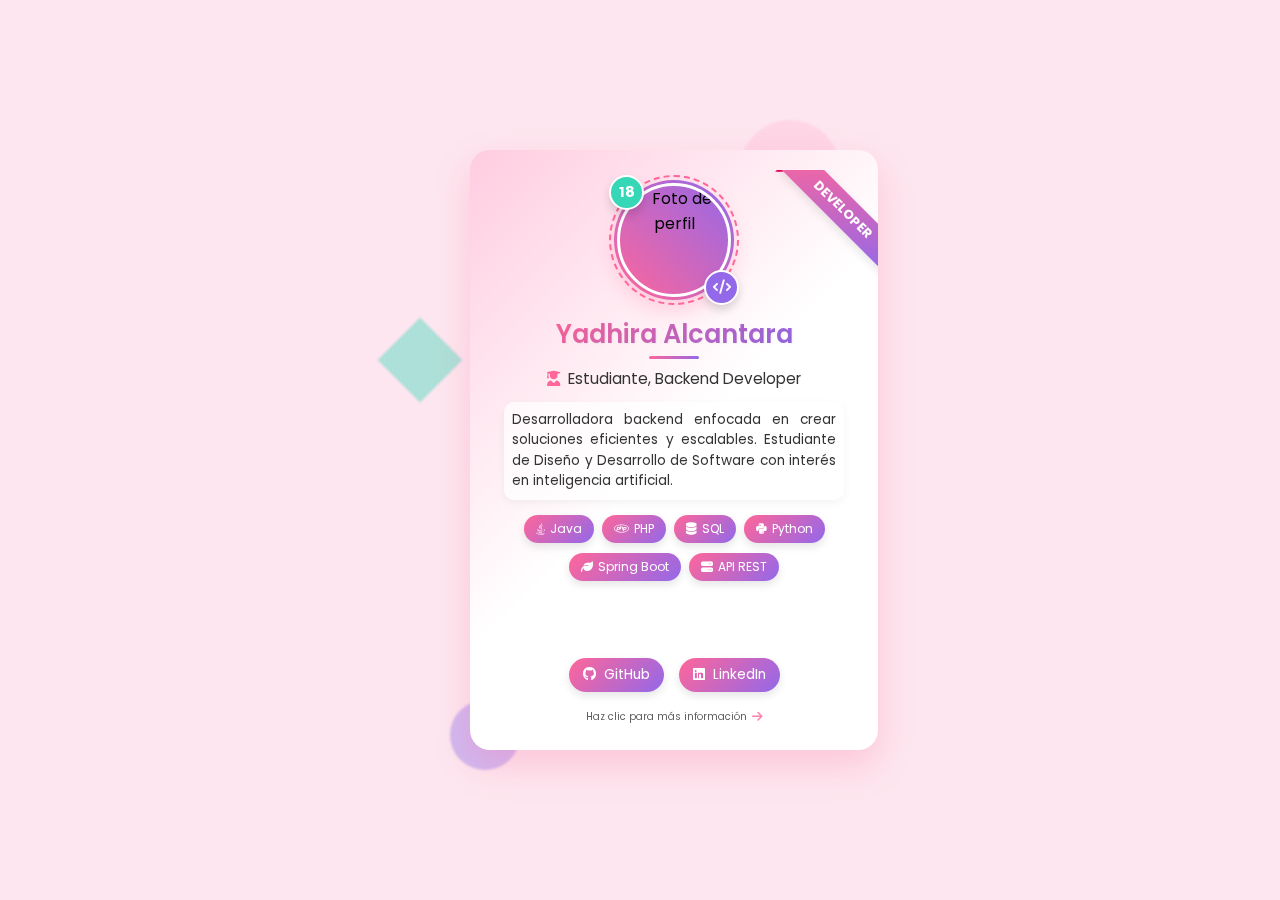
==== index.html @ 0fd8c943 "card" ====
<!DOCTYPE html>
<html lang="es">
<head>
    <meta charset="UTF-8">
    <meta name="viewport" content="width=device-width, initial-scale=1.0">
    <title>Yadhira-Card</title>
    <link rel="stylesheet" href="styles.css">
    <link rel="stylesheet" href="https://cdnjs.cloudflare.com/ajax/libs/font-awesome/6.4.0/css/all.min.css">
</head>
<body>
    <div id="particles-js"></div>
    
    <div class="card-container">
        <div class="decorative-element circle-1"></div>
        <div class="decorative-element circle-2"></div>
        <div class="decorative-element square"></div>
        <div class="decorative-element triangle"></div>
        
        <div class="card">
            <div class="card-inner">
                <div class="card-front">
                    <div class="profile-container">
                        <div class="profile-circle">
                            <div class="profile-border"></div>
                            <img src="https://i.pinimg.com/736x/26/07/df/2607dfc1b672ab1549682dfdef1d29e3.jpg" alt="Foto de perfil" class="profile-image">
                            <div class="profile-icon">
                                <i class="fas fa-code"></i>
                            </div>
                            <div class="age-circle">18</div>
                        </div>
                    </div>
                    
                    <h1 class="name">Yadhira Alcantara</h1>
                    <div class="title">
                        <span class="icon"><i class="fas fa-user-graduate"></i></span>
                        Estudiante, Backend Developer
                    </div>
                    
                    <div class="ribbon">
                        <span>Developer</span>
                    </div>
                    
                    <p class="description">
                        Desarrolladora backend enfocada en crear soluciones eficientes y escalables. 
                        Estudiante de Diseño y Desarrollo de Software con interés en inteligencia artificial.
                    </p>
                    
                    <div class="skills">
                        <div class="skill-tag"><i class="fab fa-java"></i> Java</div>
                        <div class="skill-tag"><i class="fab fa-php"></i> PHP</div>
                        <div class="skill-tag"><i class="fas fa-database"></i> SQL</div>
                        <div class="skill-tag"><i class="fab fa-python"></i> Python</div>
                    </div>
                    <div class="skills">
                        <div class="skill-tag"><i class="fas fa-leaf"></i> Spring Boot</div>
                        <div class="skill-tag"><i class="fas fa-server"></i> API REST</div>
                    </div>
                    
                    <div class="social-links">
                        <a href="https://github.com/yad615" class="social-link"><i class="fab fa-github"></i> GitHub</a>
                        <a href="https://www.linkedin.com/in/yadhira-geraldine-alcantara-rodriguez-6b745a339/" class="social-link"><i class="fab fa-linkedin"></i> LinkedIn</a>
                    </div>
                    
                    <div class="flip-info">
                        <small>Haz clic para más información</small>
                        <i class="fas fa-arrow-right flip-arrow"></i>
                    </div>
                </div>
                
                <div class="card-back">
                    <h2>Mis Habilidades</h2>
                    <div class="skill-bars">
                        <div class="skill">
                            <span class="skill-name">Backend <i class="fas fa-server skill-icon"></i></span>
                            <div class="skill-bar">
                                <div class="skill-level backend" data-level="85%"></div>
                            </div>
                        </div>
                        <div class="skill">
                            <span class="skill-name">Base de Datos <i class="fas fa-database skill-icon"></i></span>
                            <div class="skill-bar">
                                <div class="skill-level databases" data-level="75%"></div>
                            </div>
                        </div>
                        <div class="skill">
                            <span class="skill-name">Frontend <i class="fas fa-laptop-code skill-icon"></i></span>
                            <div class="skill-bar">
                                <div class="skill-level frontend" data-level="60%"></div>
                            </div>
                        </div>
                    </div>
                    
                    <div class="contact-info">
                        <h3><i class="fas fa-address-card"></i> Contacto</h3>
                        <p><i class="fas fa-envelope"></i> yadhira.alcantara@tecsup.edu.pe</p>
                        <p><i class="fas fa-phone"></i> 923190931</p>
                    </div>
                    
                    <div class="soft-skills">
                        <h3><i class="fas fa-users"></i> Competencias</h3>
                        <ul>
                            <li class="soft-skill-item">Metodologías Ágiles (Scrum)</li>
                            <li class="soft-skill-item">Liderazgo</li>
                            <li class="soft-skill-item">Resolución de Problemas</li>
                        </ul>
                    </div>
                    
                    <div class="flip-info">
                        <i class="fas fa-arrow-left flip-arrow"></i>
                        <small>Haz clic para volver</small>
                    </div>
                </div>
            </div>
        </div>
    </div>

    <script src="https://cdnjs.cloudflare.com/ajax/libs/particles.js/2.0.0/particles.min.js"></script>
    <script src="script.js"></script>
</body>
</html>
---- styles.css ----
@import url('https://fonts.googleapis.com/css2?family=Poppins:wght@300;400;500;600;700&display=swap');

:root {
    --primary-color: #ff6699;
    --primary-light: #ffcce0;
    --primary-dark: #e6005c;
    --secondary-color: #9368e9;
    --secondary-light: #b59af0;
    --accent-color: #36d7b7;
    --text-color: #333;
    --text-light: #666;
    --bg-color: #f5f5f5;
    --card-bg: #fff;
    --shadow-color: rgba(0, 0, 0, 0.1);
    --gradient-primary: linear-gradient(135deg, var(--primary-color), var(--secondary-color));
    --gradient-accent: linear-gradient(135deg, var(--accent-color), var(--secondary-color));
}

* {
    margin: 0;
    padding: 0;
    box-sizing: border-box;
    font-family: 'Poppins', sans-serif;
}

body {
    background-color: var(--bg-color);
    background-color: #f0e6ea; 
    background-size: cover;
    background-position: center;
    min-height: 100vh;
    display: flex;
    justify-content: center;
    align-items: center;
    padding: 20px;
    position: relative;
    overflow-x: hidden;
}

body::before {
    content: "";
    position: absolute;
    top: 0;
    left: 0;
    width: 100%;
    height: 100%;
    background: rgba(255, 230, 240, 0.85);
    z-index: -1;
}

#particles-js {
    position: absolute;
    width: 100%;
    height: 100%;
    top: 0;
    left: 0;
    z-index: 0;
}

.decorative-element {
    position: absolute;
    z-index: -1;
    opacity: 0.6;
    filter: blur(1px);
}

.circle-1 {
    width: 100px;
    height: 100px;
    border-radius: 50%;
    background: var(--primary-light);
    top: -30px;
    right: -30px;
    animation: float 6s ease-in-out infinite;
}

.circle-2 {
    width: 70px;
    height: 70px;
    border-radius: 50%;
    background: var(--secondary-light);
    bottom: -20px;
    left: -20px;
    animation: float 7s ease-in-out infinite 1s;
}

.square {
    width: 60px;
    height: 60px;
    background: var(--accent-color);
    opacity: 0.4;
    top: 30%;
    left: -80px;
    transform: rotate(45deg);
    animation: rotate 20s linear infinite;
}

.triangle {
    width: 0;
    height: 0;
    border-left: 40px solid transparent;
    border-right: 40px solid transparent;
    border-bottom: 70px solid var(--primary-light);
    opacity: 0.5;
    bottom: 10%;
    right: -40px;
    animation: float 8s ease-in-out infinite 0.5s;
}

.card-container {
    perspective: 2000px;
    width: 100%;
    max-width: 340px;
    z-index: 10;
    position: relative;
}

.card {
    width: 120%;
    height: 600px;
    position: relative;
    transform-style: preserve-3d;
    transition: all 0.8s cubic-bezier(0.175, 0.885, 0.32, 1.275);
}

.card-container:hover .card {
    transform: scale(1.03);
    transition: transform 0.4s cubic-bezier(0.175, 0.885, 0.32, 1.275);
}

.card-inner {
    position: relative;
    width: 100%;
    height: 100%;
    text-align: center;
    transition: transform 0.8s cubic-bezier(0.175, 0.885, 0.32, 1.275);
    transform-style: preserve-3d;
    cursor: pointer;
}

.card-inner.flipped {
    transform: rotateY(180deg);
}

.card-front, .card-back {
    position: absolute;
    width: 100%;
    height: 100%;
    -webkit-backface-visibility: hidden;
    backface-visibility: hidden;
    border-radius: 20px;
    padding: 25px;
    box-shadow: 0 15px 35px rgba(255, 102, 153, 0.25);
    display: flex;
    flex-direction: column;
    align-items: center;
    overflow: hidden;
    transition: all 0.5s ease;
}

.card-front {
    background: var(--card-bg);
    background-image: linear-gradient(135deg, var(--primary-light) 0%, white 50%);
}

.card-front::before, .card-back::before {
    content: "";
    position: absolute;
    top: 0;
    left: 0;
    width: 100%;
    height: 100%;
    background-size: cover;
    background-position: center;
    opacity: 0.08;
    border-radius: 20px;
    z-index: -1;
}

.card-back {
    background: var(--card-bg);
    background-image: linear-gradient(135deg, var(--primary-light) 0%, white 50%);
    transform: rotateY(180deg);
    justify-content: space-between;
}

.profile-container {
    position: relative;
    margin-bottom: 15px;
    margin-top: 5px;
}

.profile-circle {
    width: 120px;
    height: 120px;
    border-radius: 50%;
    background: linear-gradient(45deg, var(--primary-color), var(--secondary-color));
    display: flex;
    justify-content: center;
    align-items: center;
    margin: 0 auto;
    padding: 3px;
    box-shadow: 0 10px 20px rgba(255, 102, 153, 0.25);
    position: relative;
    animation: pulse 2s infinite;
}

.profile-border {
    position: absolute;
    width: 130px;
    height: 130px;
    border-radius: 50%;
    border: 2px dashed var(--primary-color);
    top: 50%;
    left: 50%;
    transform: translate(-50%, -50%);
    animation: rotate 20s linear infinite;
}

.age-circle {
    position: absolute;
    top: -5px;
    left: -5px;
    width: 35px;
    height: 35px;
    border-radius: 50%;
    background: var(--accent-color);
    color: white;
    font-weight: bold;
    display: flex;
    justify-content: center;
    align-items: center;
    font-size: 0.9rem;
    border: 2px solid white;
    box-shadow: 0 5px 10px rgba(0, 0, 0, 0.15);
    z-index: 2;
    animation: float 3s ease-in-out infinite;
}

@keyframes pulse {
    0% {
        box-shadow: 0 0 0 0 rgba(255, 102, 153, 0.5);
    }
    70% {
        box-shadow: 0 0 0 15px rgba(255, 102, 153, 0);
    }
    100% {
        box-shadow: 0 0 0 0 rgba(255, 102, 153, 0);
    }
}

@keyframes rotate {
    from {
        transform: translate(-50%, -50%) rotate(0deg);
    }
    to {
        transform: translate(-50%, -50%) rotate(360deg);
    }
}

@keyframes float {
    0%, 100% {
        transform: translateY(0);
    }
    50% {
        transform: translateY(-8px);
    }
}

.profile-image {
    width: 114px;
    height: 114px;
    border-radius: 50%;
    object-fit: cover;
    border: 3px solid white;
    transition: transform 0.3s ease;
}

.profile-circle:hover .profile-image {
    transform: scale(1.05);
}

.profile-icon {
    position: absolute;
    bottom: -5px;
    right: -5px;
    background: var(--secondary-color);
    color: white;
    width: 35px;
    height: 35px;
    border-radius: 50%;
    display: flex;
    justify-content: center;
    align-items: center;
    font-size: 0.9rem;
    border: 2px solid white;
    box-shadow: 0 5px 10px rgba(0, 0, 0, 0.15);
    transition: transform 0.3s ease;
    animation: float 3s ease-in-out infinite;
}

.profile-circle:hover .profile-icon {
    transform: rotate(360deg);
    transition: transform 0.8s ease;
}

.ribbon {
    position: absolute;
    right: -5px;
    top: 20px;
    z-index: 1;
    overflow: hidden;
    width: 120px;
    height: 120px;
    text-align: right;
}

.ribbon span {
    font-size: 0.8rem;
    font-weight: bold;
    color: #FFF;
    text-align: center;
    line-height: 30px;
    transform: rotate(45deg);
    width: 150px;
    display: block;
    background: var(--gradient-primary);
    box-shadow: 0 3px 10px rgba(0, 0, 0, 0.1);
    position: absolute;
    top: 25px;
    right: -35px;
    text-transform: uppercase;
}

.ribbon span::before {
    content: "";
    position: absolute;
    left: 0px;
    top: 100%;
    z-index: -1;
    border-left: 3px solid var(--primary-dark);
    border-right: 3px solid transparent;
    border-bottom: 3px solid transparent;
    border-top: 3px solid var(--primary-dark);
}

.ribbon span::after {
    content: "";
    position: absolute;
    right: 0px;
    top: 100%;
    z-index: -1;
    border-left: 3px solid transparent;
    border-right: 3px solid var(--primary-dark);
    border-bottom: 3px solid transparent;
    border-top: 3px solid var(--primary-dark);
}

.name {
    color: var(--text-color);
    font-size: 1.6rem;
    margin-bottom: 5px;
    font-weight: 600;
    background: var(--gradient-primary);
    -webkit-background-clip: text;
    -webkit-text-fill-color: transparent;
    text-shadow: 1px 1px 2px rgba(0, 0, 0, 0.05);
    position: relative;
    z-index: 1;
}

.name::after {
    content: '';
    position: absolute;
    bottom: -5px;
    left: 50%;
    transform: translateX(-50%);
    width: 50px;
    height: 3px;
    background: var(--gradient-primary);
    border-radius: 3px;
}

.title {
    color: var(--text-color);
    font-size: 0.95rem;
    margin-bottom: 12px;
    margin-top: 8px;
    display: flex;
    align-items: center;
    justify-content: center;
    gap: 8px;
    transition: transform 0.3s ease;
}

.title:hover {
    transform: translateY(-3px);
}

.icon {
    color: var(--primary-color);
}

.description {
    color: var(--text-color);
    font-size: 0.85rem;
    text-align: justify;
    line-height: 1.5;
    margin-bottom: 15px;
    max-width: 95%;
    padding: 8px;
    background-color: rgba(255, 255, 255, 0.7);
    border-radius: 10px;
    box-shadow: 0 3px 10px rgba(0, 0, 0, 0.05);
}

.skills {
    display: flex;
    flex-wrap: wrap;
    justify-content: center;
    gap: 8px;
    margin-bottom: 10px;
    width: 100%;
}

.skill-tag {
    background: var(--gradient-primary);
    color: white;
    padding: 5px 12px;
    border-radius: 20px;
    font-size: 0.75rem;
    display: flex;
    align-items: center;
    gap: 5px;
    box-shadow: 0 4px 8px rgba(0, 0, 0, 0.1);
    transition: all 0.3s cubic-bezier(0.175, 0.885, 0.32, 1.275);
    position: relative;
    overflow: hidden;
}

.skill-tag::after {
    content: '';
    position: absolute;
    top: 0;
    left: -100%;
    width: 100%;
    height: 100%;
    background: rgba(255, 255, 255, 0.2);
    transition: all 0.4s ease;
}

.skill-tag:hover {
    transform: translateY(-5px) scale(1.05);
    box-shadow: 0 8px 15px rgba(0, 0, 0, 0.15);
}

.skill-tag:hover::after {
    left: 100%;
}

.social-links {
    display: flex;
    justify-content: center;
    gap: 15px;
    margin-top: auto;
    margin-bottom: 12px;
}

.social-link {
    text-decoration: none;
    color: white;
    background: var(--gradient-primary);
    padding: 7px 14px;
    border-radius: 25px;
    font-size: 0.85rem;
    display: flex;
    align-items: center;
    gap: 8px;
    transition: all 0.3s cubic-bezier(0.175, 0.885, 0.32, 1.275);
    box-shadow: 0 4px 8px rgba(0, 0, 0, 0.1);
    position: relative;
    overflow: hidden;
}

.social-link::after {
    content: '';
    position: absolute;
    top: 0;
    left: -100%;
    width: 100%;
    height: 100%;
    background: rgba(255, 255, 255, 0.2);
    transition: all 0.4s ease;
}

.social-link:hover {
    transform: translateY(-5px);
    box-shadow: 0 8px 15px rgba(0, 0, 0, 0.15);
}

.social-link:hover::after {
    left: 100%;
}

.flip-info {
    font-size: 0.75rem;
    color: var(--text-color);
    opacity: 0.8;
    margin-top: 5px;
    display: flex;
    align-items: center;
    gap: 5px;
    animation: bounce 2s infinite;
}

.flip-arrow {
    color: var(--primary-color);
    animation: slideHorizontal 1.5s infinite;
}

@keyframes bounce {
    0%, 100% {
        transform: translateY(0);
    }
    50% {
        transform: translateY(-5px);
    }
}

@keyframes slideHorizontal {
    0%, 100% {
        transform: translateX(0);
    }
    50% {
        transform: translateX(5px);
    }
}

.card-back h2, .card-back h3 {
    color: var(--primary-color);
    text-shadow: 1px 1px 2px rgba(0, 0, 0, 0.05);
    position: relative;
    display: inline-block;
}

.card-back h2 {
    font-size: 1.4rem;
    margin-bottom: 20px;
    margin-top: 5px;
    font-weight: 600;
}

.card-back h2::after {
    content: '';
    position: absolute;
    bottom: -8px;
    left: 0;
    width: 100%;
    height: 3px;
    background: var(--gradient-primary);
    border-radius: 3px;
}

.card-back h3 {
    font-size: 1.1rem;
    margin-bottom: 12px;
    font-weight: 500;
    display: flex;
    align-items: center;
    gap: 8px;
}

.card-back h3 i {
    color: var(--primary-color);
}

.skill-bars {
    width: 100%;
    margin-bottom: 15px;
}

.skill {
    margin-bottom: 15px;
    position: relative;
}

.skill-name {
    display: flex;
    align-items: center;
    gap: 8px;
    font-size: 0.9rem;
    color: var(--text-color);
    margin-bottom: 8px;
    text-align: left;
    font-weight: 500;
}

.skill-icon {
    color: var(--primary-color);
}

.skill-bar {
    height: 10px;
    background-color: #e0e0e0;
    border-radius: 10px;
    overflow: hidden;
    box-shadow: inset 0 1px 3px rgba(0, 0, 0, 0.1);
    position: relative;
}

.skill-level {
    height: 100%;
    border-radius: 10px;
    width: 0;
    transition: width 1.5s cubic-bezier(0.175, 0.885, 0.32, 1.275);
    position: relative;
    overflow: hidden;
}

.backend {
    width: 85%;
    background: linear-gradient(45deg, var(--primary-color), var(--secondary-color));
}

.frontend {
    width: 60%;
    background: linear-gradient(45deg, var(--secondary-color), var(--accent-color));
}

.databases {
    width: 75%;
    background: linear-gradient(45deg, var(--accent-color), var(--primary-color));
}

.skill-level::after {
    content: '';
    position: absolute;
    top: 0;
    left: 0;
    right: 0;
    bottom: 0;
    background: linear-gradient(90deg, 
                rgba(255, 255, 255, 0.1), 
                rgba(255, 255, 255, 0.3), 
                rgba(255, 255, 255, 0.1));
    background-size: 200% 100%;
    animation: shimmer 2s infinite;
}

.skill-percentage {
    position: absolute;
    right: 0;
    top: 0;
    font-size: 0.8rem;
    color: var(--primary-color);
    font-weight: 600;
}

@keyframes shimmer {
    0% {
        background-position: -200% 0;
    }
    100% {
        background-position: 200% 0;
    }
}

.contact-info {
    width: 100%;
    text-align: left;
    margin-bottom: 15px;
    background-color: rgba(255, 255, 255, 0.6);
    padding: 12px;
    border-radius: 15px;
    box-shadow: 0 3px 10px rgba(0, 0, 0, 0.05);
}

.contact-info p {
    font-size: 0.85rem;
    margin-bottom: 8px;
    display: flex;
    align-items: center;
    gap: 10px;
    transition: transform 0.3s ease;
}

.contact-info p:hover {
    transform: translateX(8px);
}

.contact-info i {
    color: var(--primary-color);
    font-size: 1.1rem;
}

.soft-skills {
    width: 100%;
    text-align: left;
    background-color: rgba(255, 255, 255, 0.6);
    padding: 12px;
    border-radius: 15px;
    box-shadow: 0 3px 10px rgba(0, 0, 0, 0.05);
}

.soft-skills ul {
    list-style-type: none;
}

.soft-skill-item {
    font-size: 0.85rem;
    margin-bottom: 8px;
    position: relative;
    padding-left: 25px;
    transition: transform 0.3s ease;
}

.soft-skill-item:hover {
    transform: translateX(8px);
}

.soft-skill-item::before {
    content: '\f0a4';
    font-family: 'Font Awesome 5 Free';
    font-weight: 900;
    color: var(--primary-color);
    position: absolute;
    left: 0;
}

@media (max-width: 480px) {
    .card {
        height: 550px;
    }
    
    .profile-circle {
        width: 100px;
        height: 100px;
    }
    
    .profile-image {
        width: 94px;
        height: 94px;
    }
    
    .profile-border {
        width: 110px;
        height: 110px;
    }
    
    .name {
        font-size: 1.3rem;
    }
    
    .description {
        font-size: 0.8rem;
    }
    
    .skill-tag, .social-link {
        font-size: 0.7rem;
        padding: 4px 8px;
    }
}
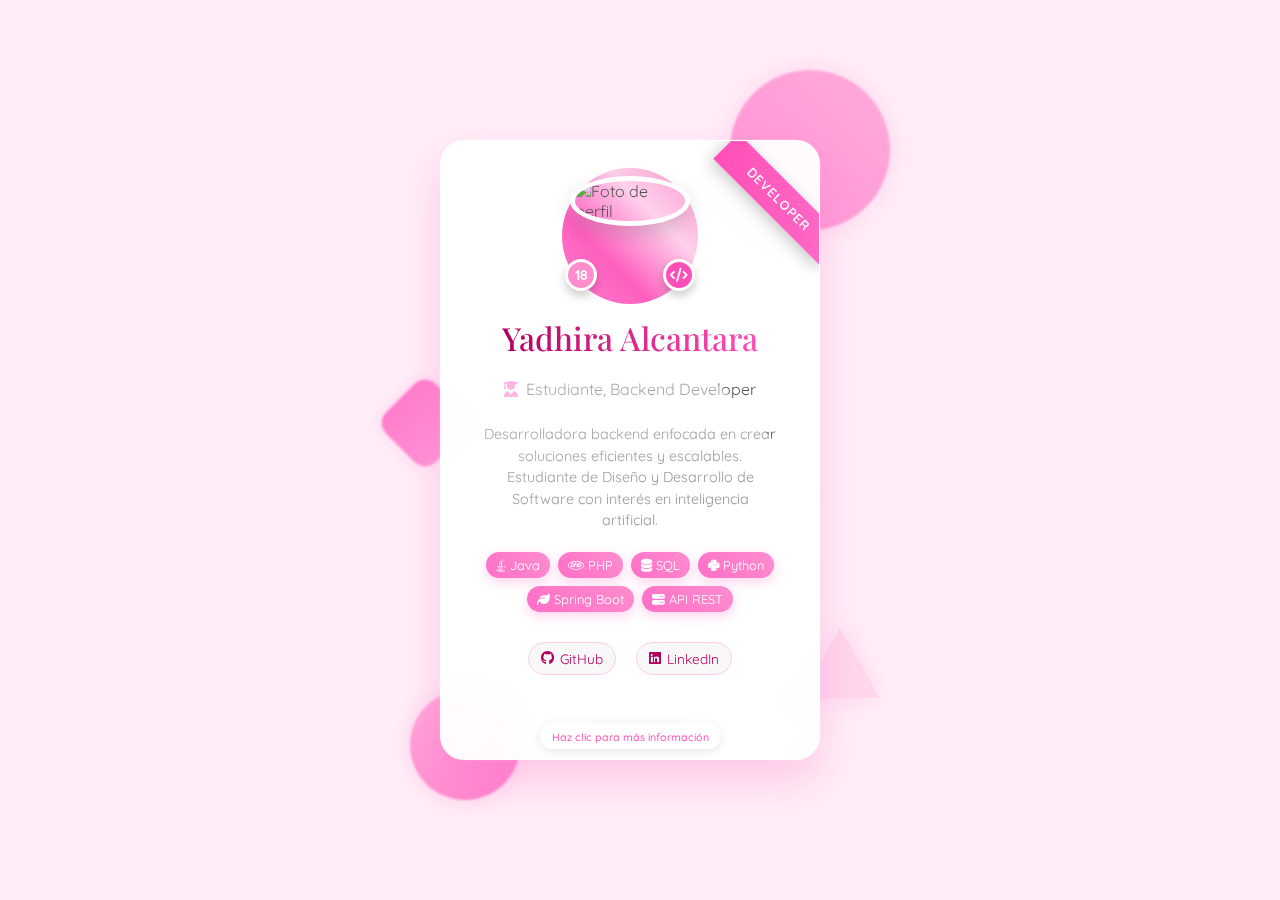
==== commit b5370d0a: "card final" ====
--- a/index.html
+++ b/index.html
@@ -8,7 +8,11 @@
     <link rel="stylesheet" href="https://cdnjs.cloudflare.com/ajax/libs/font-awesome/6.4.0/css/all.min.css">
 </head>
 <body>
-    <div id="particles-js"></div>
+    <div class="video-background">
+        <video autoplay loop muted playsinline>
+            <source src="video/pink.mp4" type="video/mp4">
+        </video>
+    </div>
     
     <div class="card-container">
         <div class="decorative-element circle-1"></div>
@@ -31,6 +35,7 @@
                     </div>
                     
                     <h1 class="name">Yadhira Alcantara</h1>
+                    
                     <div class="title">
                         <span class="icon"><i class="fas fa-user-graduate"></i></span>
                         Estudiante, Backend Developer
@@ -50,8 +55,6 @@
                         <div class="skill-tag"><i class="fab fa-php"></i> PHP</div>
                         <div class="skill-tag"><i class="fas fa-database"></i> SQL</div>
                         <div class="skill-tag"><i class="fab fa-python"></i> Python</div>
-                    </div>
-                    <div class="skills">
                         <div class="skill-tag"><i class="fas fa-leaf"></i> Spring Boot</div>
                         <div class="skill-tag"><i class="fas fa-server"></i> API REST</div>
                     </div>
@@ -63,7 +66,6 @@
                     
                     <div class="flip-info">
                         <small>Haz clic para más información</small>
-                        <i class="fas fa-arrow-right flip-arrow"></i>
                     </div>
                 </div>
                 
@@ -71,50 +73,68 @@
                     <h2>Mis Habilidades</h2>
                     <div class="skill-bars">
                         <div class="skill">
-                            <span class="skill-name">Backend <i class="fas fa-server skill-icon"></i></span>
+                            <div class="skill-name">
+                                Backend <i class="fas fa-server skill-icon"></i>
+                                <span class="skill-percentage"></span>
+                            </div>
                             <div class="skill-bar">
-                                <div class="skill-level backend" data-level="85%"></div>
+                                <div class="skill-level skill-level-1"></div>
                             </div>
                         </div>
                         <div class="skill">
-                            <span class="skill-name">Base de Datos <i class="fas fa-database skill-icon"></i></span>
+                            <div class="skill-name">
+                                Base de Datos <i class="fas fa-database skill-icon"></i>
+                                <span class="skill-percentage"></span>
+                            </div>
                             <div class="skill-bar">
-                                <div class="skill-level databases" data-level="75%"></div>
+                                <div class="skill-level skill-level-2"></div>
                             </div>
                         </div>
                         <div class="skill">
-                            <span class="skill-name">Frontend <i class="fas fa-laptop-code skill-icon"></i></span>
+                            <div class="skill-name">
+                                Frontend <i class="fas fa-desktop skill-icon"></i>
+                                <span class="skill-percentage"></span>
+                            </div>
                             <div class="skill-bar">
-                                <div class="skill-level frontend" data-level="60%"></div>
+                                <div class="skill-level skill-level-3"></div>
                             </div>
-                        </div>
-                    </div>
-                    
+                    </div> 
                     <div class="contact-info">
                         <h3><i class="fas fa-address-card"></i> Contacto</h3>
-                        <p><i class="fas fa-envelope"></i> yadhira.alcantara@tecsup.edu.pe</p>
+                        <p>
+                            <i class="fas fa-envelope"></i> 
+                            <a href="mailto:yadhira.alcantara@tecsup.edu.pe">yadhira.alcantara@tecsup.edu.pe</a>
+                        </p>
                         <p><i class="fas fa-phone"></i> 923190931</p>
                     </div>
                     
                     <div class="soft-skills">
                         <h3><i class="fas fa-users"></i> Competencias</h3>
-                        <ul>
+                        <ul class="soft-skill-grid">
                             <li class="soft-skill-item">Metodologías Ágiles (Scrum)</li>
                             <li class="soft-skill-item">Liderazgo</li>
                             <li class="soft-skill-item">Resolución de Problemas</li>
                         </ul>
-                    </div>
-                    
-                    <div class="flip-info">
-                        <i class="fas fa-arrow-left flip-arrow"></i>
-                        <small>Haz clic para volver</small>
                     </div>
                 </div>
             </div>
         </div>
     </div>
 
-    <script src="https://cdnjs.cloudflare.com/ajax/libs/particles.js/2.0.0/particles.min.js"></script>
-    <script src="script.js"></script>
+    <script>
+        document.addEventListener('DOMContentLoaded', function() {
+            const card = document.querySelector('.card');
+            const flipInfo = document.querySelector('.flip-info');
+            
+            card.addEventListener('click', function(e) {
+                if (!e.target.closest('a')) {
+                    card.classList.toggle('flipped');
+                    if (card.classList.contains('flipped')) {
+                        createConfetti();
+                    }
+                }
+            });
+        });
+    </script>
 </body>
 </html>--- a/styles.css
+++ b/styles.css
@@ -1,98 +1,114 @@
-@import url('https://fonts.googleapis.com/css2?family=Poppins:wght@300;400;500;600;700&display=swap');
+@import url('https://fonts.googleapis.com/css2?family=Poppins:wght@300;400;500;600;700&family=Playfair+Display:wght@400;500;700&family=Quicksand:wght@300;400;500;600;700&display=swap');
 
 :root {
-    --primary-color: #ff6699;
-    --primary-light: #ffcce0;
-    --primary-dark: #e6005c;
-    --secondary-color: #9368e9;
-    --secondary-light: #b59af0;
-    --accent-color: #36d7b7;
-    --text-color: #333;
-    --text-light: #666;
-    --bg-color: #f5f5f5;
-    --card-bg: #fff;
-    --shadow-color: rgba(0, 0, 0, 0.1);
-    --gradient-primary: linear-gradient(135deg, var(--primary-color), var(--secondary-color));
-    --gradient-accent: linear-gradient(135deg, var(--accent-color), var(--secondary-color));
+    --primary-color: #ff6ec7;
+    --secondary-color: #ff8dce;
+    --accent-color: #ff4eb8;
+    --light-color: #ffcce9;
+    --dark-color: #b3005f;
+    --background-color: #ffeef7;
+    --text-color: #555555;
+    --shadow-color: rgba(255, 110, 199, 0.3);
+    
 }
 
 * {
     margin: 0;
     padding: 0;
     box-sizing: border-box;
-    font-family: 'Poppins', sans-serif;
 }
 
 body {
-    background-color: var(--bg-color);
-    background-color: #f0e6ea; 
-    background-size: cover;
-    background-position: center;
+    font-family: 'Quicksand', sans-serif;
+    background-color: var(--background-color);
+    color: var(--text-color);
     min-height: 100vh;
     display: flex;
     justify-content: center;
     align-items: center;
+    position: relative;
     padding: 20px;
-    position: relative;
+    animation: fadeIn 1.5s ease-in-out;
     overflow-x: hidden;
 }
 
-body::before {
-    content: "";
-    position: absolute;
+@keyframes fadeIn {
+    from {
+        opacity: 0;
+        transform: translateY(-30px);
+    }
+    to {
+        opacity: 1;
+        transform: translateY(0);
+    }
+}
+
+.video-background {
+    position: fixed;
     top: 0;
     left: 0;
     width: 100%;
     height: 100%;
-    background: rgba(255, 230, 240, 0.85);
     z-index: -1;
 }
 
-#particles-js {
-    position: absolute;
+.video-background video {
+    object-fit: cover;
     width: 100%;
     height: 100%;
-    top: 0;
-    left: 0;
-    z-index: 0;
+}
+
+.card-container {
+    position: relative;
+    width: 100%;
+    max-width: var(--card-width);
+    perspective: 2000px;
+    margin: 30px auto;
+    z-index: 2;
 }
 
 .decorative-element {
     position: absolute;
+    opacity: 0.7;
+    animation-duration: 18s;
+    animation-timing-function: ease-in-out;
+    animation-iteration-count: infinite;
     z-index: -1;
-    opacity: 0.6;
     filter: blur(1px);
 }
 
 .circle-1 {
-    width: 100px;
-    height: 100px;
+    width: 160px;
+    height: 160px;
     border-radius: 50%;
-    background: var(--primary-light);
-    top: -30px;
-    right: -30px;
-    animation: float 6s ease-in-out infinite;
+    background: linear-gradient(45deg, var(--primary-color), var(--secondary-color));
+    top: -70px;
+    right: -50px;
+    box-shadow: 0 0 25px var(--shadow-color);
+    animation-name: float;
 }
 
 .circle-2 {
+    width: 110px;
+    height: 110px;
+    border-radius: 50%;
+    background: linear-gradient(135deg, var(--secondary-color), var(--accent-color));
+    bottom: -40px;
+    left: -30px;
+    box-shadow: 0 0 20px var(--shadow-color);
+    animation-name: float-reverse;
+}
+
+.square {
     width: 70px;
     height: 70px;
-    border-radius: 50%;
-    background: var(--secondary-light);
-    bottom: -20px;
-    left: -20px;
-    animation: float 7s ease-in-out infinite 1s;
-}
-
-.square {
-    width: 60px;
-    height: 60px;
-    background: var(--accent-color);
-    opacity: 0.4;
-    top: 30%;
-    left: -80px;
+    border-radius: 15px;
+    background: linear-gradient(90deg, var(--accent-color), var(--primary-color));
+    top: 40%;
+    left: -50px;
     transform: rotate(45deg);
-    animation: rotate 20s linear infinite;
+    box-shadow: 0 0 15px var(--shadow-color);
+    animation-name: rotate;
 }
 
 .triangle {
@@ -100,273 +116,285 @@
     height: 0;
     border-left: 40px solid transparent;
     border-right: 40px solid transparent;
-    border-bottom: 70px solid var(--primary-light);
-    opacity: 0.5;
+    border-bottom: 70px solid var(--light-color);
     bottom: 10%;
     right: -40px;
-    animation: float 8s ease-in-out infinite 0.5s;
-}
-
-.card-container {
-    perspective: 2000px;
-    width: 100%;
-    max-width: 340px;
-    z-index: 10;
-    position: relative;
+    filter: drop-shadow(0 0 12px var(--shadow-color));
+    animation-name: float;
+    animation-delay: 0.5s;
+}
+
+@keyframes float {
+    0%, 100% {
+        transform: translateY(0) rotate(0);
+    }
+    25% {
+        transform: translateY(-15px) rotate(2deg);
+    }
+    50% {
+        transform: translateY(-25px) rotate(5deg);
+    }
+    75% {
+        transform: translateY(-10px) rotate(3deg);
+    }
+}
+
+@keyframes float-reverse {
+    0%, 100% {
+        transform: translateY(0) rotate(0);
+    }
+    25% {
+        transform: translateY(15px) rotate(-2deg);
+    }
+    50% {
+        transform: translateY(25px) rotate(-5deg);
+    }
+    75% {
+        transform: translateY(10px) rotate(-3deg);
+    }
+}
+
+@keyframes rotate {
+    0% {
+        transform: rotate(45deg);
+    }
+    25% {
+        transform: rotate(135deg);
+    }
+    50% {
+        transform: rotate(225deg);
+    }
+    75% {
+        transform: rotate(315deg);
+    }
+    100% {
+        transform: rotate(405deg);
+    }
 }
 
 .card {
-    width: 120%;
-    height: 600px;
-    position: relative;
+    width: 95%;
+    height: 620px;
     transform-style: preserve-3d;
-    transition: all 0.8s cubic-bezier(0.175, 0.885, 0.32, 1.275);
-}
-
-.card-container:hover .card {
-    transform: scale(1.03);
-    transition: transform 0.4s cubic-bezier(0.175, 0.885, 0.32, 1.275);
+    transition: transform 1s cubic-bezier(0.175, 0.885, 0.32, 1.275);
+    border-radius: 24px;
+    cursor: pointer;
+    position: relative;
+    box-shadow: 0 20px 40px var(--shadow-color), 0 0 0 1px rgba(255, 255, 255, 0.1);
+    animation: entranceEffect 1.2s ease-out, glow 3s ease-in-out infinite alternate;
+}
+
+@keyframes entranceEffect {
+    0% {
+        transform: translateY(50px) scale(0.8);
+        opacity: 0;
+    }
+    100% {
+        transform: translateY(0) scale(1);
+        opacity: 1;
+    }
+}
+
+@keyframes glow {
+    from {
+        box-shadow: 0 15px 35px var(--shadow-color), 0 0 0 1px rgba(255, 255, 255, 0.1);
+    }
+    to {
+        box-shadow: 0 25px 50px var(--shadow-color), 0 0 0 1px rgba(255, 255, 255, 0.2);
+    }
+}
+
+.card.flipped {
+    transform: rotateY(180deg);
 }
 
 .card-inner {
     position: relative;
     width: 100%;
     height: 100%;
-    text-align: center;
-    transition: transform 0.8s cubic-bezier(0.175, 0.885, 0.32, 1.275);
     transform-style: preserve-3d;
-    cursor: pointer;
-}
-
-.card-inner.flipped {
-    transform: rotateY(180deg);
-}
-
-.card-front, .card-back {
+}
+
+.card-front,
+.card-back {
     position: absolute;
     width: 100%;
     height: 100%;
-    -webkit-backface-visibility: hidden;
     backface-visibility: hidden;
-    border-radius: 20px;
-    padding: 25px;
-    box-shadow: 0 15px 35px rgba(255, 102, 153, 0.25);
+    border-radius: 24px;
+    padding: 30px;
     display: flex;
     flex-direction: column;
     align-items: center;
+    background: rgba(255, 255, 255, 0.95);
+    backdrop-filter: blur(12px);
+    border: 1px solid rgba(255, 255, 255, 0.6);
     overflow: hidden;
-    transition: all 0.5s ease;
-}
-
-.card-front {
-    background: var(--card-bg);
-    background-image: linear-gradient(135deg, var(--primary-light) 0%, white 50%);
-}
-
-.card-front::before, .card-back::before {
-    content: "";
+}
+
+.card-back::before,
+.card-front::before {
+    content: '';
     position: absolute;
     top: 0;
-    left: 0;
-    width: 100%;
+    left: -150%;
+    width: 250%;
     height: 100%;
-    background-size: cover;
-    background-position: center;
-    opacity: 0.08;
-    border-radius: 20px;
-    z-index: -1;
+    background: linear-gradient(120deg, 
+        rgba(255, 255, 255, 0) 0%, 
+        rgba(255, 255, 255, 0.5) 50%, 
+        rgba(255, 255, 255, 0) 100%);
+    transform: rotate(45deg);
+    animation: shimmer 8s infinite;
+    pointer-events: none;
+}
+
+@keyframes shimmer {
+    0% {
+        left: -150%;
+    }
+    20%, 100% {
+        left: 100%;
+    }
 }
 
 .card-back {
-    background: var(--card-bg);
-    background-image: linear-gradient(135deg, var(--primary-light) 0%, white 50%);
     transform: rotateY(180deg);
     justify-content: space-between;
+    background: linear-gradient(160deg, rgba(255, 255, 255, 0.96), rgba(255, 255, 255, 0.98));
 }
 
 .profile-container {
     position: relative;
-    margin-bottom: 15px;
-    margin-top: 5px;
+    width: 100%;
+    display: flex;
+    justify-content: center;
+    margin-bottom: 20px;
+    animation: popIn 0.6s ease-out 0.3s backwards;
+}
+
+@keyframes popIn {
+    0% {
+        transform: scale(0.5);
+        opacity: 0;
+    }
+    70% {
+        transform: scale(1.1);
+    }
+    100% {
+        transform: scale(1);
+        opacity: 1;
+    }
 }
 
 .profile-circle {
     width: 120px;
     height: 120px;
+    position: relative;
+    margin-top: 5px;
+}
+
+.profile-border {
+    position: absolute;
+    top: -8px;
+    left: -8px;
+    right: -8px;
+    bottom: -8px;
     border-radius: 50%;
-    background: linear-gradient(45deg, var(--primary-color), var(--secondary-color));
+    background: linear-gradient(45deg, var(--primary-color), var(--accent-color), var(--light-color), var(--secondary-color));
+    animation: rotate-border 5s linear infinite;
+    z-index: 0;
+    opacity: 0.9;
+}
+
+@keyframes rotate-border {
+    0% {
+        transform: rotate(0deg);
+    }
+    100% {
+        transform: rotate(360deg);
+    }
+}
+
+.profile-image {
+    width: 100%;
+    height: 100%;
+    object-fit: cover;
+    border-radius: 50%;
+    border: 5px solid white;
+    position: relative;
+    z-index: 1;
+    box-shadow: 0 8px 20px rgba(0, 0, 0, 0.15);
+    transition: transform 0.4s ease;
+}
+
+.profile-circle:hover .profile-image {
+    transform: scale(1.05);
+}
+
+.profile-icon {
+    position: absolute;
+    right: -5px;
+    bottom: 5px;
+    width: 32px;
+    height: 32px;
+    background: var(--accent-color);
+    border-radius: 50%;
     display: flex;
     justify-content: center;
     align-items: center;
-    margin: 0 auto;
-    padding: 3px;
-    box-shadow: 0 10px 20px rgba(255, 102, 153, 0.25);
-    position: relative;
-    animation: pulse 2s infinite;
-}
-
-.profile-border {
-    position: absolute;
-    width: 130px;
-    height: 130px;
+    color: white;
+    font-size: 14px;
+    z-index: 2;
+    box-shadow: 0 5px 10px rgba(0, 0, 0, 0.2);
+    animation: pulse 2.5s infinite;
+    border: 3px solid white;
+}
+
+.age-circle {
+    position: absolute;
+    left: -5px;
+    bottom: 5px;
+    width: 32px;
+    height: 32px;
+    background: var(--secondary-color);
     border-radius: 50%;
-    border: 2px dashed var(--primary-color);
-    top: 50%;
-    left: 50%;
-    transform: translate(-50%, -50%);
-    animation: rotate 20s linear infinite;
-}
-
-.age-circle {
-    position: absolute;
-    top: -5px;
-    left: -5px;
-    width: 35px;
-    height: 35px;
-    border-radius: 50%;
-    background: var(--accent-color);
+    display: flex;
+    justify-content: center;
+    align-items: center;
     color: white;
     font-weight: bold;
-    display: flex;
-    justify-content: center;
-    align-items: center;
-    font-size: 0.9rem;
-    border: 2px solid white;
-    box-shadow: 0 5px 10px rgba(0, 0, 0, 0.15);
+    font-size: 14px;
     z-index: 2;
-    animation: float 3s ease-in-out infinite;
-}
-
-@keyframes pulse {
-    0% {
-        box-shadow: 0 0 0 0 rgba(255, 102, 153, 0.5);
-    }
-    70% {
-        box-shadow: 0 0 0 15px rgba(255, 102, 153, 0);
-    }
-    100% {
-        box-shadow: 0 0 0 0 rgba(255, 102, 153, 0);
-    }
-}
-
-@keyframes rotate {
+    box-shadow: 0 5px 10px rgba(0, 0, 0, 0.2);
+    border: 3px solid white;
+}
+
+.name {
+    font-family: 'Playfair Display', serif;
+    font-weight: 500;
+    font-size: 2rem; 
+    color: var(--dark-color);
+    margin-bottom: 20px;
+    text-align: center;
+    background: linear-gradient(to right, var(--dark-color), var(--accent-color));
+    -webkit-background-clip: text;
+    background-clip: text;
+    -webkit-text-fill-color: transparent;
+    position: relative;
+    display: inline-block;
+    animation: fadeInUp 0.8s ease-out 0.5s backwards;
+}
+
+@keyframes fadeInUp {
     from {
-        transform: translate(-50%, -50%) rotate(0deg);
+        opacity: 0;
+        transform: translateY(20px);
     }
     to {
-        transform: translate(-50%, -50%) rotate(360deg);
-    }
-}
-
-@keyframes float {
-    0%, 100% {
+        opacity: 1;
         transform: translateY(0);
     }
-    50% {
-        transform: translateY(-8px);
-    }
-}
-
-.profile-image {
-    width: 114px;
-    height: 114px;
-    border-radius: 50%;
-    object-fit: cover;
-    border: 3px solid white;
-    transition: transform 0.3s ease;
-}
-
-.profile-circle:hover .profile-image {
-    transform: scale(1.05);
-}
-
-.profile-icon {
-    position: absolute;
-    bottom: -5px;
-    right: -5px;
-    background: var(--secondary-color);
-    color: white;
-    width: 35px;
-    height: 35px;
-    border-radius: 50%;
-    display: flex;
-    justify-content: center;
-    align-items: center;
-    font-size: 0.9rem;
-    border: 2px solid white;
-    box-shadow: 0 5px 10px rgba(0, 0, 0, 0.15);
-    transition: transform 0.3s ease;
-    animation: float 3s ease-in-out infinite;
-}
-
-.profile-circle:hover .profile-icon {
-    transform: rotate(360deg);
-    transition: transform 0.8s ease;
-}
-
-.ribbon {
-    position: absolute;
-    right: -5px;
-    top: 20px;
-    z-index: 1;
-    overflow: hidden;
-    width: 120px;
-    height: 120px;
-    text-align: right;
-}
-
-.ribbon span {
-    font-size: 0.8rem;
-    font-weight: bold;
-    color: #FFF;
-    text-align: center;
-    line-height: 30px;
-    transform: rotate(45deg);
-    width: 150px;
-    display: block;
-    background: var(--gradient-primary);
-    box-shadow: 0 3px 10px rgba(0, 0, 0, 0.1);
-    position: absolute;
-    top: 25px;
-    right: -35px;
-    text-transform: uppercase;
-}
-
-.ribbon span::before {
-    content: "";
-    position: absolute;
-    left: 0px;
-    top: 100%;
-    z-index: -1;
-    border-left: 3px solid var(--primary-dark);
-    border-right: 3px solid transparent;
-    border-bottom: 3px solid transparent;
-    border-top: 3px solid var(--primary-dark);
-}
-
-.ribbon span::after {
-    content: "";
-    position: absolute;
-    right: 0px;
-    top: 100%;
-    z-index: -1;
-    border-left: 3px solid transparent;
-    border-right: 3px solid var(--primary-dark);
-    border-bottom: 3px solid transparent;
-    border-top: 3px solid var(--primary-dark);
-}
-
-.name {
-    color: var(--text-color);
-    font-size: 1.6rem;
-    margin-bottom: 5px;
-    font-weight: 600;
-    background: var(--gradient-primary);
-    -webkit-background-clip: text;
-    -webkit-text-fill-color: transparent;
-    text-shadow: 1px 1px 2px rgba(0, 0, 0, 0.05);
-    position: relative;
-    z-index: 1;
 }
 
 .name::after {
@@ -375,43 +403,71 @@
     bottom: -5px;
     left: 50%;
     transform: translateX(-50%);
-    width: 50px;
+    width: 0;
     height: 3px;
-    background: var(--gradient-primary);
+    background: linear-gradient(to right, var(--primary-color), var(--accent-color));
+    transition: width 0.3s ease-in-out;
     border-radius: 3px;
 }
 
+.card:hover .name::after {
+    width: 80%;
+}
+
 .title {
+    font-size: 1rem;
     color: var(--text-color);
-    font-size: 0.95rem;
-    margin-bottom: 12px;
-    margin-top: 8px;
+    margin-bottom: 5px;
     display: flex;
     align-items: center;
-    justify-content: center;
     gap: 8px;
-    transition: transform 0.3s ease;
-}
-
-.title:hover {
-    transform: translateY(-3px);
+    animation: fadeInUp 0.8s ease-out 0.7s backwards;
 }
 
 .icon {
     color: var(--primary-color);
 }
 
+.ribbon {
+    position: absolute;
+    top: 40px;
+    right: -35px;
+    width: 150px;
+    background: linear-gradient(45deg, var(--accent-color), var(--primary-color));
+    color: white;
+    text-align: center;
+    padding: 10px 0;
+    transform: rotate(45deg);
+    font-size: 0.8rem;
+    font-weight: 600;
+    text-transform: uppercase;
+    letter-spacing: 1.2px;
+    box-shadow: 0 5px 15px rgba(0, 0, 0, 0.2);
+    z-index: 2;
+    animation: fadeInRibbon 1s ease-out 1s backwards;
+}
+
+@keyframes fadeInRibbon {
+    from {
+        opacity: 0;
+        transform: rotate(45deg) translateY(-20px);
+    }
+    to {
+        opacity: 1;
+        transform: rotate(45deg) translateY(0);
+    }
+}
+
 .description {
+    text-align: center;
+    margin-top: 20px;
+    margin-bottom: 20px;
+    font-size: 0.9rem;
+    line-height: 1.5;
     color: var(--text-color);
-    font-size: 0.85rem;
-    text-align: justify;
-    line-height: 1.5;
-    margin-bottom: 15px;
+    animation: fadeInUp 0.8s ease-out 0.9s backwards;
     max-width: 95%;
-    padding: 8px;
-    background-color: rgba(255, 255, 255, 0.7);
-    border-radius: 10px;
-    box-shadow: 0 3px 10px rgba(0, 0, 0, 0.05);
+    padding: 0 5px;
 }
 
 .skills {
@@ -419,344 +475,471 @@
     flex-wrap: wrap;
     justify-content: center;
     gap: 8px;
-    margin-bottom: 10px;
-    width: 100%;
+    margin-bottom: 20px;
+    animation: fadeInUp 0.8s ease-out 1.1s backwards;
+    padding: 0 5px;
 }
 
 .skill-tag {
-    background: var(--gradient-primary);
+    background: linear-gradient(45deg, var(--primary-color), var(--secondary-color));
     color: white;
-    padding: 5px 12px;
-    border-radius: 20px;
-    font-size: 0.75rem;
-    display: flex;
-    align-items: center;
-    gap: 5px;
-    box-shadow: 0 4px 8px rgba(0, 0, 0, 0.1);
-    transition: all 0.3s cubic-bezier(0.175, 0.885, 0.32, 1.275);
+    padding: 5px 10px;
+    border-radius: 30px;
+    font-size: 0.8rem;
+    box-shadow: 0 4px 12px var(--shadow-color);
+    transition: all 0.4s ease;
     position: relative;
     overflow: hidden;
-}
-
-.skill-tag::after {
+    z-index: 1;
+    white-space: nowrap;
+}
+
+.skill-tag::before {
     content: '';
     position: absolute;
     top: 0;
     left: -100%;
-    width: 100%;
-    height: 100%;
-    background: rgba(255, 255, 255, 0.2);
-    transition: all 0.4s ease;
+    width: 90%;
+    height: 90%;
+    background: linear-gradient(90deg, rgba(255,255,255,0) 0%, rgba(255,255,255,0.3) 50%, rgba(255,255,255,0) 100%);
+    transition: left 0.5s ease-in-out;
+    z-index: -1;
 }
 
 .skill-tag:hover {
     transform: translateY(-5px) scale(1.05);
-    box-shadow: 0 8px 15px rgba(0, 0, 0, 0.15);
-}
-
-.skill-tag:hover::after {
+    box-shadow: 0 8px 16px var(--shadow-color);
+}
+
+.skill-tag:hover::before {
     left: 100%;
 }
 
 .social-links {
     display: flex;
+    gap: 10px;
+    margin-top: 5px;
+    margin-bottom: 8px;
+    animation: fadeInUp 0.8s ease-out 1.3s backwards;
+    flex-wrap: wrap;
     justify-content: center;
-    gap: 15px;
-    margin-top: auto;
-    margin-bottom: 12px;
 }
 
 .social-link {
+    display: inline-flex;
+    align-items: center;
+    justify-content: center;
+    gap: 6px;
+    background-color: #f8f8f8;
+    color: var(--dark-color);
     text-decoration: none;
-    color: white;
-    background: var(--gradient-primary);
-    padding: 7px 14px;
+    padding: 7px 12px;
     border-radius: 25px;
     font-size: 0.85rem;
-    display: flex;
-    align-items: center;
-    gap: 8px;
-    transition: all 0.3s cubic-bezier(0.175, 0.885, 0.32, 1.275);
-    box-shadow: 0 4px 8px rgba(0, 0, 0, 0.1);
+    transition: all 0.4s ease;
+    border: 1px solid var(--light-color);
     position: relative;
     overflow: hidden;
+    margin: 5px;
 }
 
 .social-link::after {
     content: '';
     position: absolute;
-    top: 0;
-    left: -100%;
-    width: 100%;
+    bottom: 0;
+    left: 0;
+    width: 100%;
+    height: 0;
+    background: linear-gradient(to top, var(--primary-color), transparent);
+    transition: height 0.3s ease;
+    z-index: -1;
+    opacity: 0.7;
+}
+
+.social-link:hover {
+    color: white;
+    transform: translateY(-4px);
+    border-color: transparent;
+    box-shadow: 0 5px 15px var(--shadow-color);
+}
+
+.social-link:hover::after {
     height: 100%;
-    background: rgba(255, 255, 255, 0.2);
-    transition: all 0.4s ease;
-}
-
-.social-link:hover {
-    transform: translateY(-5px);
-    box-shadow: 0 8px 15px rgba(0, 0, 0, 0.15);
-}
-
-.social-link:hover::after {
-    left: 100%;
 }
 
 .flip-info {
-    font-size: 0.75rem;
-    color: var(--text-color);
-    opacity: 0.8;
-    margin-top: 5px;
-    display: flex;
-    align-items: center;
-    gap: 5px;
-    animation: bounce 2s infinite;
-}
-
-.flip-arrow {
-    color: var(--primary-color);
-    animation: slideHorizontal 1.5s infinite;
-}
-
-@keyframes bounce {
-    0%, 100% {
-        transform: translateY(0);
+    position: absolute;
+    bottom: 10px; 
+    font-size: 0.8rem;
+    color: var(--accent-color);
+    animation: pulse 2.5s infinite;
+    padding: 5px 12px;
+    background-color: rgba(255, 255, 255, 0.8);
+    border-radius: 20px;
+    backdrop-filter: blur(5px);
+    box-shadow: 0 2px 10px rgba(0, 0, 0, 0.1);
+    font-weight: 500;
+}
+
+@keyframes pulse {
+    0% {
+        opacity: 0.8;
+        transform: scale(1);
     }
     50% {
-        transform: translateY(-5px);
-    }
-}
-
-@keyframes slideHorizontal {
-    0%, 100% {
-        transform: translateX(0);
-    }
-    50% {
-        transform: translateX(5px);
-    }
-}
-
-.card-back h2, .card-back h3 {
-    color: var(--primary-color);
-    text-shadow: 1px 1px 2px rgba(0, 0, 0, 0.05);
-    position: relative;
-    display: inline-block;
-}
-
-.card-back h2 {
-    font-size: 1.4rem;
+        opacity: 1;
+        transform: scale(1.05);
+    }
+    100% {
+        opacity: 0.8;
+        transform: scale(1);
+    }
+}
+
+h2 {
+    font-family: 'Playfair Display', serif;
+    color: var(--dark-color);
+    font-size: 2.3rem;
+    margin-bottom: 40px;
+    padding-bottom: 20px;
+    position: relative;
+    align-self: center;
+    animation: fadeInUp 0.8s ease-out 0.5s backwards;
+    text-align: center;
+}
+
+h2::after {
+    content: '';
+    position: absolute;
+    bottom: 0;
+    left: 50%;
+    transform: translateX(-50%);
+    width: 60px;
+    height: 4px;
+    background: linear-gradient(to right, var(--primary-color), var(--accent-color));
+    border-radius: 4px;
+}
+
+.skill-bars {
+    width: 100%;
     margin-bottom: 20px;
-    margin-top: 5px;
-    font-weight: 600;
-}
-
-.card-back h2::after {
-    content: '';
-    position: absolute;
-    bottom: -8px;
-    left: 0;
-    width: 100%;
-    height: 3px;
-    background: var(--gradient-primary);
-    border-radius: 3px;
-}
-
-.card-back h3 {
-    font-size: 1.1rem;
-    margin-bottom: 12px;
-    font-weight: 500;
-    display: flex;
-    align-items: center;
-    gap: 8px;
-}
-
-.card-back h3 i {
-    color: var(--primary-color);
-}
-
-.skill-bars {
-    width: 100%;
-    margin-bottom: 15px;
+    animation: fadeInUp 0.8s ease-out 0.7s backwards;
+    padding: 0 5px;
 }
 
 .skill {
     margin-bottom: 15px;
-    position: relative;
 }
 
 .skill-name {
     display: flex;
+    justify-content: space-between;
     align-items: center;
-    gap: 8px;
+    margin-bottom: 8px;
     font-size: 0.9rem;
-    color: var(--text-color);
-    margin-bottom: 8px;
-    text-align: left;
+    color: var(--dark-color);
     font-weight: 500;
 }
 
-.skill-icon {
-    color: var(--primary-color);
+.skill-percentage {
+    color: var(--accent-color);
+    font-weight: 600;
 }
 
 .skill-bar {
     height: 10px;
-    background-color: #e0e0e0;
+    background-color: rgba(240, 240, 240, 0.8);
     border-radius: 10px;
     overflow: hidden;
-    box-shadow: inset 0 1px 3px rgba(0, 0, 0, 0.1);
-    position: relative;
+    position: relative;
+    box-shadow: inset 0 2px 5px rgba(0, 0, 0, 0.1);
 }
 
 .skill-level {
     height: 100%;
     border-radius: 10px;
+    background: linear-gradient(to right, var(--primary-color), var(--accent-color));
+    position: relative;
+    animation: fillBar 2s cubic-bezier(0.17, 0.67, 0.83, 0.67) forwards;
+    transform-origin: left;
     width: 0;
-    transition: width 1.5s cubic-bezier(0.175, 0.885, 0.32, 1.275);
-    position: relative;
-    overflow: hidden;
-}
-
-.backend {
-    width: 85%;
-    background: linear-gradient(45deg, var(--primary-color), var(--secondary-color));
-}
-
-.frontend {
-    width: 60%;
-    background: linear-gradient(45deg, var(--secondary-color), var(--accent-color));
-}
-
-.databases {
-    width: 75%;
-    background: linear-gradient(45deg, var(--accent-color), var(--primary-color));
 }
 
 .skill-level::after {
     content: '';
     position: absolute;
     top: 0;
-    left: 0;
     right: 0;
-    bottom: 0;
-    background: linear-gradient(90deg, 
-                rgba(255, 255, 255, 0.1), 
-                rgba(255, 255, 255, 0.3), 
-                rgba(255, 255, 255, 0.1));
-    background-size: 200% 100%;
-    animation: shimmer 2s infinite;
-}
-
-.skill-percentage {
-    position: absolute;
-    right: 0;
-    top: 0;
-    font-size: 0.8rem;
-    color: var(--primary-color);
-    font-weight: 600;
-}
-
-@keyframes shimmer {
-    0% {
-        background-position: -200% 0;
-    }
-    100% {
-        background-position: 200% 0;
-    }
+    height: 100%;
+    width: 5px;
+    background-color: rgba(255, 255, 255, 0.5);
+    border-radius: 0 10px 10px 0;
+}
+
+.skill-level-1 { --end-width: 90%; }
+.skill-level-2 { --end-width: 85%; }
+.skill-level-3 { --end-width: 75%; }
+.skill-level-4 { --end-width: 95%; }
+.skill-level-5 { --end-width: 80%; }
+
+@keyframes fillBar {
+    from {
+        width: 0;
+    }
+    to {
+        width: var(--end-width);
+    }
+}
+
+h3 {
+    font-family: 'Poppins', sans-serif;
+    font-size: 1.1rem;
+    color: var(--dark-color);
+    margin-bottom: 12px;
+    display: flex;
+    align-items: center;
+    gap: 8px;
+    animation: fadeInUp 0.8s ease-out 0.9s backwards;
 }
 
 .contact-info {
     width: 100%;
-    text-align: left;
-    margin-bottom: 15px;
+    margin-bottom: 80px;
     background-color: rgba(255, 255, 255, 0.6);
     padding: 12px;
     border-radius: 15px;
-    box-shadow: 0 3px 10px rgba(0, 0, 0, 0.05);
+    box-shadow: 0 5px 15px rgba(0, 0, 0, 0.05);
+    animation: fadeInUp 0.8s ease-out 1.1s backwards;
 }
 
 .contact-info p {
-    font-size: 0.85rem;
-    margin-bottom: 8px;
     display: flex;
     align-items: center;
     gap: 10px;
+    margin-bottom: 8px;
+    font-size: 0.85rem;
     transition: transform 0.3s ease;
 }
 
 .contact-info p:hover {
-    transform: translateX(8px);
+    transform: translateX(5px);
 }
 
 .contact-info i {
     color: var(--primary-color);
     font-size: 1.1rem;
-}
-
-.soft-skills {
-    width: 100%;
-    text-align: left;
-    background-color: rgba(255, 255, 255, 0.6);
-    padding: 12px;
-    border-radius: 15px;
-    box-shadow: 0 3px 10px rgba(0, 0, 0, 0.05);
-}
-
-.soft-skills ul {
+    min-width: 18px;
+    text-align: center;
+}
+
+.contact-info a {
+    color: var(--accent-color);
+    text-decoration: none;
+    transition: all 0.3s ease;
+    position: relative;
+    font-weight: 500;
+}
+
+.contact-info a::after {
+    content: '';
+    position: absolute;
+    bottom: -2px;
+    left: 0;
+    width: 0;
+    height: 2px;
+    background-color: var(--accent-color);
+    transition: width 0.3s ease;
+}
+
+.contact-info a:hover::after {
+    width: 100%;
+}
+
+.soft-skills { 
+    width: 90%;
+    animation: fadeInUp 0.8s ease-out 1.3s backwards;
+    margin-top: -70px;
+}
+
+.soft-skill-grid {
+    display: grid;
+    grid-template-columns: repeat(2, 1fr);
+    gap: 10px;
+}
+
+.soft-skill-item {
+    position: relative;
     list-style-type: none;
-}
-
-.soft-skill-item {
-    font-size: 0.85rem;
-    margin-bottom: 8px;
-    position: relative;
-    padding-left: 25px;
+    margin-bottom: 5px;
+    padding-left: 22px;
+    font-size: 0.88rem;
+    color: var(--text-color);
     transition: transform 0.3s ease;
 }
 
 .soft-skill-item:hover {
-    transform: translateX(8px);
+    transform: translateX(5px);
+    color: var(--dark-color);
 }
 
 .soft-skill-item::before {
-    content: '\f0a4';
-    font-family: 'Font Awesome 5 Free';
-    font-weight: 900;
-    color: var(--primary-color);
+    content: '';
     position: absolute;
     left: 0;
+    top: 50%;
+    width: 8px;
+    height: 8px;
+    background-color: var(--primary-color);
+    border-radius: 50%;
+    transform: translateY(-50%);
+    transition: background-color 0.3s ease;
+}
+
+.soft-skill-item:hover::before {
+    background-color: var(--accent-color);
+    box-shadow: 0 0 8px var(--shadow-color);
+}
+
+
+.card:hover {
+    box-shadow: 0 25px 50px var(--shadow-color), 0 0 30px rgba(255, 110, 199, 0.5);
+}
+
+.card:hover .circle-1,
+.card:hover .circle-2 {
+    animation-play-state: paused;
+}
+
+.card-front:hover .profile-circle::after,
+.card-back:hover .skill-level::after {
+    animation: glowEffect 1.5s infinite alternate;
+}
+
+@keyframes glowEffect {
+    from {
+        box-shadow: 0 0 5px var(--primary-color);
+    }
+    to {
+        box-shadow: 0 0 20px var(--accent-color);
+    }
 }
 
 @media (max-width: 480px) {
-    .card {
-        height: 550px;
-    }
-    
+    :root {
+        --card-height: 680px;
+        --card-width: 320px;
+    }
+    
+    .card-front, .card-back {
+        padding: 20px 15px;
+    }
+
+    .name {
+        font-size: 1.5rem;
+    }
+
+    .description {
+        font-size: 0.85rem;
+        margin-bottom: 15px;
+    }
+
     .profile-circle {
         width: 100px;
         height: 100px;
     }
     
-    .profile-image {
-        width: 94px;
-        height: 94px;
-    }
-    
-    .profile-border {
+    .social-links {
+        gap: 5px;
+    }
+    
+    .social-link {
+        padding: 6px 10px;
+        font-size: 0.8rem;
+    }
+    
+    .skills {
+        gap: 6px;
+    }
+    
+    .skill-tag {
+        padding: 5px 10px;
+        font-size: 0.75rem;
+    }
+    
+    .soft-skill-grid {
+        grid-template-columns: 1fr;
+    }
+    
+    h2 {
+        font-size: 1.3rem;
+        margin-bottom: 18px;
+    }
+    
+    h3 {
+        font-size: 1rem;
+    }
+    
+    .flip-info {
+        font-size: 0.7rem;
+        bottom: 8px;
+    }
+    
+    .profile-icon, .age-circle {
+        width: 28px;
+        height: 28px;
+        font-size: 12px;
+    }
+}
+
+@media (min-width: 481px) and (max-width: 767px) {
+    :root {
+        --card-height: 680px;
+        --card-width: 360px;
+    }
+    
+    .profile-circle {
         width: 110px;
         height: 110px;
     }
     
     .name {
-        font-size: 1.3rem;
-    }
-    
-    .description {
-        font-size: 0.8rem;
-    }
-    
-    .skill-tag, .social-link {
-        font-size: 0.7rem;
-        padding: 4px 8px;
-    }
-}+        font-size: 1.6rem;
+    }
+}
+
+@media (min-width: 768px) {
+    :root {
+        --card-height: 700px;
+        --card-width: 400px;
+    }
+}
+
+@media (prefers-reduced-motion) {
+    .decorative-element,
+    .profile-border,
+    .flip-info,
+    .card-front::before,
+    .card-back::before {
+        animation: none;
+    }
+    
+    .skill-level {
+        animation: none;
+        width: var(--end-width);
+    }
+    
+    .card {
+        animation: none;
+        transition: box-shadow 0.3s ease;
+    }
+    
+    .social-link,
+    .skill-tag,
+    .contact-info p,
+    .soft-skill-item {
+        transition: color 0.3s ease;
+    }
+}
+
+
+
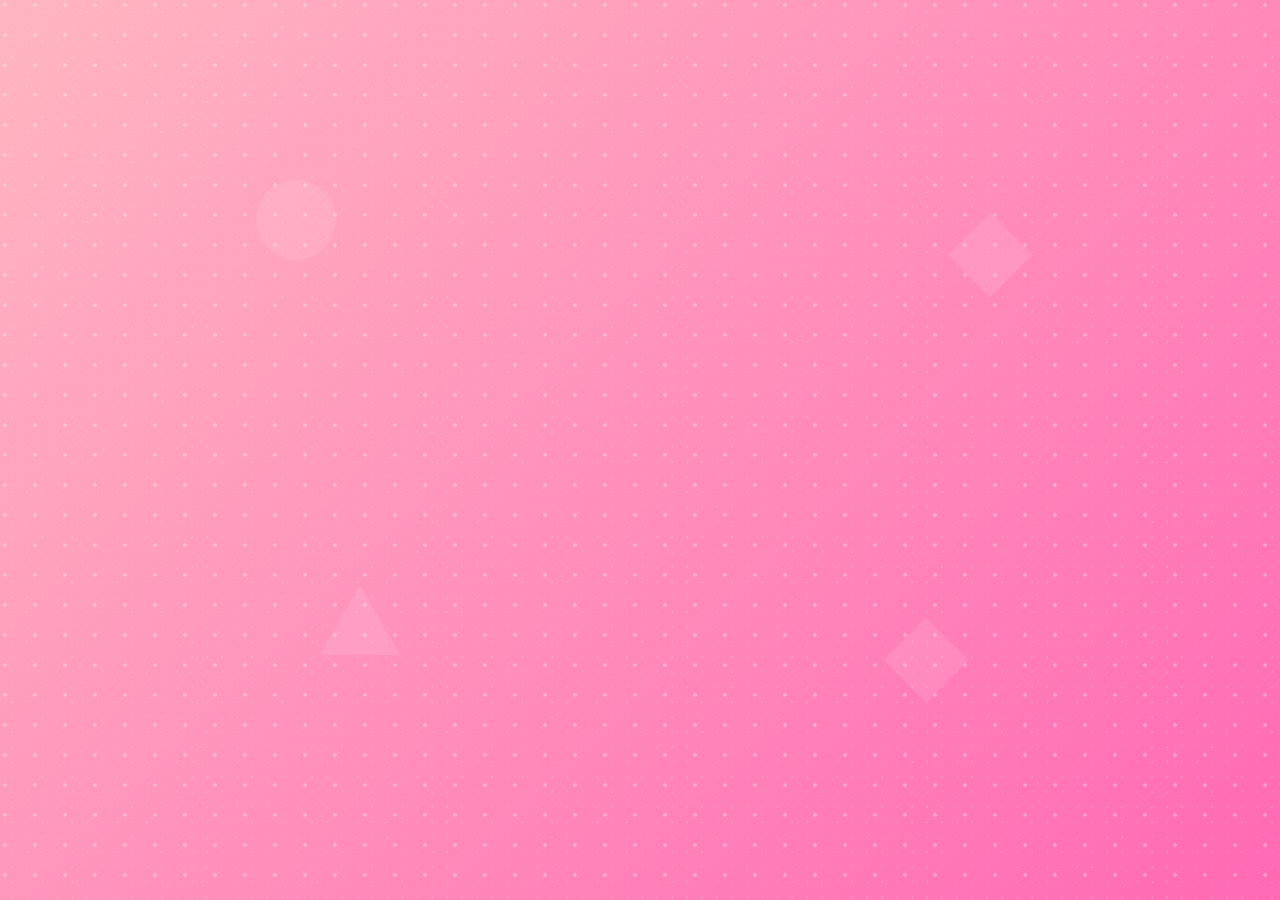
==== commit efdaaaf6: "card finaliza" ====
--- a/index.html
+++ b/index.html
@@ -8,133 +8,142 @@
     <link rel="stylesheet" href="https://cdnjs.cloudflare.com/ajax/libs/font-awesome/6.4.0/css/all.min.css">
 </head>
 <body>
-    <div class="video-background">
-        <video autoplay loop muted playsinline>
-            <source src="video/pink.mp4" type="video/mp4">
-        </video>
+    <!-- Pantalla de introducción mejorada -->
+    <div class="intro-screen">
+        <div class="intro-particles" id="particles"></div>
+        <div class="intro-decorations">
+            <div class="intro-circle"></div>
+            <div class="intro-square"></div>
+            <div class="intro-triangle"></div>
+            <div class="intro-diamond"></div>
+        </div>
+        <div class="intro-content">
+            <div class="intro-name">Yadhira Alcantara</div>
+            <div class="intro-subtitle">Backend Developer </div>
+            <div class="intro-loading">
+                <div class="intro-progress"></div>
+            </div>
+        </div>
     </div>
-    
-    <div class="card-container">
-        <div class="decorative-element circle-1"></div>
-        <div class="decorative-element circle-2"></div>
-        <div class="decorative-element square"></div>
-        <div class="decorative-element triangle"></div>
+
+    <div class="main-content">
+        <div class="video-background">
+            <video autoplay loop muted playsinline>
+                <source src="video/pink.mp4" type="video/mp4">
+            </video>
+        </div>
         
-        <div class="card">
-            <div class="card-inner">
-                <div class="card-front">
-                    <div class="profile-container">
-                        <div class="profile-circle">
-                            <div class="profile-border"></div>
-                            <img src="https://i.pinimg.com/736x/26/07/df/2607dfc1b672ab1549682dfdef1d29e3.jpg" alt="Foto de perfil" class="profile-image">
-                            <div class="profile-icon">
-                                <i class="fas fa-code"></i>
+        <div class="card-container">
+            <div class="decorative-element circle-1"></div>
+            <div class="decorative-element circle-2"></div>
+            <div class="decorative-element square"></div>
+            <div class="decorative-element triangle"></div>
+            
+            <div class="card">
+                <div class="card-inner">
+                    <div class="card-front">
+                        <div class="profile-container">
+                            <div class="profile-circle">
+                                <div class="profile-border"></div>
+                                <img src="https://i.pinimg.com/736x/26/07/df/2607dfc1b672ab1549682dfdef1d29e3.jpg" alt="Foto de perfil" class="profile-image">
+                                <div class="profile-icon">
+                                    <i class="fas fa-code"></i>
+                                </div>
+                                <div class="age-circle">18</div>
                             </div>
-                            <div class="age-circle">18</div>
+                        </div>
+                        
+                        <h1 class="name">Yadhira Alcantara</h1>
+                        
+                        <div class="title">
+                            <span class="icon"><i class="fas fa-user-graduate"></i></span>
+                            Estudiante, Backend Developer
+                        </div>
+                        
+                        <div class="ribbon">
+                            <span>Developer</span>
+                        </div>
+                        
+                        <p class="description">
+                            Desarrolladora backend enfocada en crear soluciones eficientes y escalables. 
+                            Estudiante de Diseño y Desarrollo de Software con interés en inteligencia artificial.
+                        </p>
+                        
+                        <div class="skills">
+                            <div class="skill-tag"><i class="fab fa-java"></i> Java</div>
+                            <div class="skill-tag"><i class="fab fa-php"></i> PHP</div>
+                            <div class="skill-tag"><i class="fas fa-database"></i> SQL</div>
+                            <div class="skill-tag"><i class="fab fa-python"></i> Python</div>
+                            <div class="skill-tag"><i class="fas fa-leaf"></i> Spring Boot</div>
+                            <div class="skill-tag"><i class="fas fa-server"></i> API REST</div>
+                        </div>
+                        
+                        <div class="social-links">
+                            <a href="https://github.com/yad615" class="social-link"><i class="fab fa-github"></i> GitHub</a>
+                            <a href="https://www.linkedin.com/in/yadhira-geraldine-alcantara-rodriguez-6b745a339/" class="social-link"><i class="fab fa-linkedin"></i> LinkedIn</a>
+                        </div>
+                        
+                        <div class="flip-info">
+                            <small>Haz clic para más información</small>
                         </div>
                     </div>
                     
-                    <h1 class="name">Yadhira Alcantara</h1>
-                    
-                    <div class="title">
-                        <span class="icon"><i class="fas fa-user-graduate"></i></span>
-                        Estudiante, Backend Developer
-                    </div>
-                    
-                    <div class="ribbon">
-                        <span>Developer</span>
-                    </div>
-                    
-                    <p class="description">
-                        Desarrolladora backend enfocada en crear soluciones eficientes y escalables. 
-                        Estudiante de Diseño y Desarrollo de Software con interés en inteligencia artificial.
-                    </p>
-                    
-                    <div class="skills">
-                        <div class="skill-tag"><i class="fab fa-java"></i> Java</div>
-                        <div class="skill-tag"><i class="fab fa-php"></i> PHP</div>
-                        <div class="skill-tag"><i class="fas fa-database"></i> SQL</div>
-                        <div class="skill-tag"><i class="fab fa-python"></i> Python</div>
-                        <div class="skill-tag"><i class="fas fa-leaf"></i> Spring Boot</div>
-                        <div class="skill-tag"><i class="fas fa-server"></i> API REST</div>
-                    </div>
-                    
-                    <div class="social-links">
-                        <a href="https://github.com/yad615" class="social-link"><i class="fab fa-github"></i> GitHub</a>
-                        <a href="https://www.linkedin.com/in/yadhira-geraldine-alcantara-rodriguez-6b745a339/" class="social-link"><i class="fab fa-linkedin"></i> LinkedIn</a>
-                    </div>
-                    
-                    <div class="flip-info">
-                        <small>Haz clic para más información</small>
-                    </div>
-                </div>
-                
-                <div class="card-back">
-                    <h2>Mis Habilidades</h2>
-                    <div class="skill-bars">
-                        <div class="skill">
-                            <div class="skill-name">
-                                Backend <i class="fas fa-server skill-icon"></i>
-                                <span class="skill-percentage"></span>
+                    <div class="card-back">
+                        <h2>Mis Habilidades</h2>
+                        <div class="skill-bars">
+                            <div class="skill">
+                                <div class="skill-name">
+                                    Backend <i class="fas fa-server skill-icon"></i>
+                                    <span class="skill-percentage"></span>
+                                </div>
+                                <div class="skill-bar">
+                                    <div class="skill-level skill-level-1"></div>
+                                </div>
                             </div>
-                            <div class="skill-bar">
-                                <div class="skill-level skill-level-1"></div>
+                            <div class="skill">
+                                <div class="skill-name">
+                                    Base de Datos <i class="fas fa-database skill-icon"></i>
+                                    <span class="skill-percentage"></span>
+                                </div>
+                                <div class="skill-bar">
+                                    <div class="skill-level skill-level-2"></div>
+                                </div>
+                            </div>
+                            <div class="skill">
+                                <div class="skill-name">
+                                    Frontend <i class="fas fa-desktop skill-icon"></i>
+                                    <span class="skill-percentage"></span>
+                                </div>
+                                <div class="skill-bar">
+                                    <div class="skill-level skill-level-3"></div>
+                                </div>
                             </div>
                         </div>
-                        <div class="skill">
-                            <div class="skill-name">
-                                Base de Datos <i class="fas fa-database skill-icon"></i>
-                                <span class="skill-percentage"></span>
-                            </div>
-                            <div class="skill-bar">
-                                <div class="skill-level skill-level-2"></div>
-                            </div>
+                        
+                        <div class="contact-info">
+                            <h3><i class="fas fa-address-card"></i> Contacto</h3>
+                            <p>
+                                <i class="fas fa-envelope"></i> 
+                                <a href="mailto:yadhira.alcantara@tecsup.edu.pe">yadhira.alcantara@tecsup.edu.pe</a>
+                            </p>
+                            <p>
+                                <i class="fas fa-phone"></i> 
+                                <a href="tel:+51923190931">923190931</a>
+                            </p>
+                                                    </div>
+                        
+                        <div class="soft-skills">
+                            <h3><i class="fas fa-users"></i> Competencias</h3>
+                            <ul class="soft-skill-grid">
+                                <li class="soft-skill-item">Metodologías Ágiles (Scrum)</li>
+                                <li class="soft-skill-item">Liderazgo</li>
+                                <li class="soft-skill-item">Resolución de Problemas</li>
+                            </ul>
                         </div>
-                        <div class="skill">
-                            <div class="skill-name">
-                                Frontend <i class="fas fa-desktop skill-icon"></i>
-                                <span class="skill-percentage"></span>
-                            </div>
-                            <div class="skill-bar">
-                                <div class="skill-level skill-level-3"></div>
-                            </div>
-                    </div> 
-                    <div class="contact-info">
-                        <h3><i class="fas fa-address-card"></i> Contacto</h3>
-                        <p>
-                            <i class="fas fa-envelope"></i> 
-                            <a href="mailto:yadhira.alcantara@tecsup.edu.pe">yadhira.alcantara@tecsup.edu.pe</a>
-                        </p>
-                        <p><i class="fas fa-phone"></i> 923190931</p>
-                    </div>
-                    
-                    <div class="soft-skills">
-                        <h3><i class="fas fa-users"></i> Competencias</h3>
-                        <ul class="soft-skill-grid">
-                            <li class="soft-skill-item">Metodologías Ágiles (Scrum)</li>
-                            <li class="soft-skill-item">Liderazgo</li>
-                            <li class="soft-skill-item">Resolución de Problemas</li>
-                        </ul>
                     </div>
                 </div>
             </div>
         </div>
     </div>
 
-    <script>
-        document.addEventListener('DOMContentLoaded', function() {
-            const card = document.querySelector('.card');
-            const flipInfo = document.querySelector('.flip-info');
-            
-            card.addEventListener('click', function(e) {
-                if (!e.target.closest('a')) {
-                    card.classList.toggle('flipped');
-                    if (card.classList.contains('flipped')) {
-                        createConfetti();
-                    }
-                }
-            });
-        });
-    </script>
-</body>
-</html>+    --- a/styles.css
+++ b/styles.css
@@ -1,16 +1,4 @@
-@import url('https://fonts.googleapis.com/css2?family=Poppins:wght@300;400;500;600;700&family=Playfair+Display:wght@400;500;700&family=Quicksand:wght@300;400;500;600;700&display=swap');
-
-:root {
-    --primary-color: #ff6ec7;
-    --secondary-color: #ff8dce;
-    --accent-color: #ff4eb8;
-    --light-color: #ffcce9;
-    --dark-color: #b3005f;
-    --background-color: #ffeef7;
-    --text-color: #555555;
-    --shadow-color: rgba(255, 110, 199, 0.3);
-    
-}
+@import url('https://fonts.googleapis.com/css2?family=Poppins:wght@300;400;500;600;700&family=Quicksand:wght@400;500;600;700&display=swap');
 
 * {
     margin: 0;
@@ -19,28 +7,200 @@
 }
 
 body {
+    font-family: 'Poppins', sans-serif;
+    background-color: #f0f0f0;
+    overflow-x: hidden;
+    min-height: 100vh;
+}
+
+.intro-screen {
+    position: fixed;
+    top: 0;
+    left: 0;
+    width: 100%;
+    height: 100%;
+    background: linear-gradient(135deg, #ffb6c1, #ff69b4);
+    z-index: 1000;
+    display: flex;
+    flex-direction: column;
+    justify-content: center;
+    align-items: center;
+    animation: fadeOut 0.5s ease-out 4s forwards;
+}
+
+@keyframes fadeOut {
+    from { opacity: 1; }
+    to { opacity: 0; visibility: hidden; }
+}
+
+.intro-particles {
+    position: absolute;
+    top: 0;
+    left: 0;
+    width: 100%;
+    height: 100%;
+    overflow: hidden;
+}
+
+.intro-particles::before {
+    content: "";
+    position: absolute;
+    top: -10px;
+    left: -10px;
+    width: calc(100% + 20px);
+    height: calc(100% + 20px);
+    background-image: 
+        radial-gradient(circle, rgba(255,255,255,0.3) 2px, transparent 2px),
+        radial-gradient(circle, rgba(255,255,255,0.2) 1px, transparent 1px);
+    background-size: 30px 30px, 15px 15px;
+    animation: particlesAnimation 20s linear infinite;
+}
+
+@keyframes particlesAnimation {
+    0% { transform: translate(0, 0); }
+    25% { transform: translate(10px, 10px); }
+    50% { transform: translate(0, 20px); }
+    75% { transform: translate(-10px, 10px); }
+    100% { transform: translate(0, 0); }
+}
+
+.intro-decorations {
+    position: absolute;
+    width: 100%;
+    height: 100%;
+    overflow: hidden;
+}
+
+.intro-circle, 
+.intro-square, 
+.intro-triangle, 
+.intro-diamond {
+    position: absolute;
+    opacity: 0.5;
+}
+
+.intro-circle {
+    width: 80px;
+    height: 80px;
+    background: rgba(255, 255, 255, 0.2);
+    border-radius: 50%;
+    top: 20%;
+    left: 20%;
+    animation: floatAnimation 5s ease-in-out infinite;
+}
+
+.intro-square {
+    width: 60px;
+    height: 60px;
+    background: rgba(255, 255, 255, 0.2);
+    top: 70%;
+    left: 70%;
+    transform: rotate(45deg);
+    animation: floatAnimation 7s ease-in-out infinite;
+}
+
+.intro-triangle {
+    width: 0;
+    height: 0;
+    border-left: 40px solid transparent;
+    border-right: 40px solid transparent;
+    border-bottom: 70px solid rgba(255, 255, 255, 0.2);
+    top: 65%;
+    left: 25%;
+    animation: floatAnimation 6s ease-in-out infinite;
+}
+
+.intro-diamond {
+    width: 60px;
+    height: 60px;
+    background: rgba(255, 255, 255, 0.2);
+    top: 25%;
+    left: 75%;
+    transform: rotate(45deg);
+    animation: floatAnimation 8s ease-in-out infinite;
+}
+
+@keyframes floatAnimation {
+    0% { transform: translateY(0) rotate(0); }
+    50% { transform: translateY(-20px) rotate(5deg); }
+    100% { transform: translateY(0) rotate(0); }
+}
+
+.intro-content {
+    z-index: 10;
+    text-align: center;
+    color: white;
+    padding: 20px;
+    transform: scale(0.8);
+    opacity: 0;
+    animation: 
+        scaleIn 0.5s ease-out forwards,
+        pulseEffect 2s ease-in-out 1s infinite;
+}
+
+@keyframes scaleIn {
+    from { transform: scale(0.8); opacity: 0; }
+    to { transform: scale(1); opacity: 1; }
+}
+
+@keyframes pulseEffect {
+    0% { transform: scale(1); }
+    50% { transform: scale(1.05); }
+    100% { transform: scale(1); }
+}
+
+.intro-name {
     font-family: 'Quicksand', sans-serif;
-    background-color: var(--background-color);
-    color: var(--text-color);
+    font-size: 3.5rem;
+    font-weight: 700;
+    margin-bottom: 10px;
+    text-shadow: 0 4px 8px rgba(0, 0, 0, 0.2);
+    background: linear-gradient(90deg, #ffffff, #ffb6c1);
+    -webkit-background-clip: text;
+    background-clip: text;
+    color: transparent;
+}
+
+.intro-subtitle {
+    font-size: 1.3rem;
+    font-weight: 300;
+    margin-bottom: 30px;
+    letter-spacing: 2px;
+}
+
+.intro-loading {
+    width: 200px;
+    height: 4px;
+    background-color: rgba(255, 255, 255, 0.3);
+    border-radius: 4px;
+    margin: 20px auto;
+    overflow: hidden;
+}
+
+.intro-progress {
+    height: 100%;
+    width: 0;
+    background-color: white;
+    border-radius: 4px;
+    animation: progress 4s ease-out forwards;
+}
+
+@keyframes progress {
+    0% { width: 0; }
+    10% { width: 20%; }
+    30% { width: 40%; }
+    50% { width: 60%; }
+    70% { width: 80%; }
+    100% { width: 100%; }
+}
+
+.main-content {
+    position: relative;
     min-height: 100vh;
     display: flex;
     justify-content: center;
     align-items: center;
-    position: relative;
-    padding: 20px;
-    animation: fadeIn 1.5s ease-in-out;
-    overflow-x: hidden;
-}
-
-@keyframes fadeIn {
-    from {
-        opacity: 0;
-        transform: translateY(-30px);
-    }
-    to {
-        opacity: 1;
-        transform: translateY(0);
-    }
+    padding: 50px 20px;
 }
 
 .video-background {
@@ -49,66 +209,73 @@
     left: 0;
     width: 100%;
     height: 100%;
+    overflow: hidden;
     z-index: -1;
 }
 
 .video-background video {
+    min-width: 100%;
+    min-height: 100%;
     object-fit: cover;
-    width: 100%;
-    height: 100%;
+    filter: brightness(0.6) contrast(1.2) saturate(1.2);
+}
+
+.video-background::after {
+    content: "";
+    position: absolute;
+    top: 0;
+    left: 0;
+    width: 100%;
+    height: 100%;
+    background: radial-gradient(ellipse at center, rgba(255, 182, 193, 0.1) 0%, rgba(255, 105, 180, 0.6) 100%);
 }
 
 .card-container {
     position: relative;
-    width: 100%;
-    max-width: var(--card-width);
     perspective: 2000px;
-    margin: 30px auto;
-    z-index: 2;
+    width: 100%;
+    max-width: 380px;
+    margin: 0 auto;
+    padding: 20px;
+    z-index: 1;
 }
 
 .decorative-element {
     position: absolute;
-    opacity: 0.7;
-    animation-duration: 18s;
-    animation-timing-function: ease-in-out;
-    animation-iteration-count: infinite;
+    opacity: 0.6;
     z-index: -1;
+    animation: float 6s ease-in-out infinite;
     filter: blur(1px);
 }
 
 .circle-1 {
-    width: 160px;
-    height: 160px;
+    width: 100px;
+    height: 100px;
+    background: radial-gradient(circle, #ff69b4, transparent);
     border-radius: 50%;
-    background: linear-gradient(45deg, var(--primary-color), var(--secondary-color));
-    top: -70px;
-    right: -50px;
-    box-shadow: 0 0 25px var(--shadow-color);
-    animation-name: float;
+    top: -30px;
+    left: -30px;
+    animation-delay: 0s;
 }
 
 .circle-2 {
-    width: 110px;
-    height: 110px;
+    width: 80px;
+    height: 80px;
+    background: radial-gradient(circle, #ffb6c1, transparent);
     border-radius: 50%;
-    background: linear-gradient(135deg, var(--secondary-color), var(--accent-color));
-    bottom: -40px;
-    left: -30px;
-    box-shadow: 0 0 20px var(--shadow-color);
-    animation-name: float-reverse;
+    bottom: -20px;
+    right: -20px;
+    animation-delay: 1s;
 }
 
 .square {
     width: 70px;
     height: 70px;
-    border-radius: 15px;
-    background: linear-gradient(90deg, var(--accent-color), var(--primary-color));
-    top: 40%;
-    left: -50px;
+    background: rgba(255, 182, 193, 0.4);
     transform: rotate(45deg);
-    box-shadow: 0 0 15px var(--shadow-color);
-    animation-name: rotate;
+    top: 50%;
+    right: -40px;
+    animation-delay: 2s;
 }
 
 .triangle {
@@ -116,96 +283,28 @@
     height: 0;
     border-left: 40px solid transparent;
     border-right: 40px solid transparent;
-    border-bottom: 70px solid var(--light-color);
-    bottom: 10%;
-    right: -40px;
-    filter: drop-shadow(0 0 12px var(--shadow-color));
-    animation-name: float;
-    animation-delay: 0.5s;
+    border-bottom: 70px solid rgba(255, 105, 180, 0.4);
+    top: 70%;
+    left: -30px;
+    animation-delay: 3s;
 }
 
 @keyframes float {
-    0%, 100% {
-        transform: translateY(0) rotate(0);
-    }
-    25% {
-        transform: translateY(-15px) rotate(2deg);
-    }
-    50% {
-        transform: translateY(-25px) rotate(5deg);
-    }
-    75% {
-        transform: translateY(-10px) rotate(3deg);
-    }
-}
-
-@keyframes float-reverse {
-    0%, 100% {
-        transform: translateY(0) rotate(0);
-    }
-    25% {
-        transform: translateY(15px) rotate(-2deg);
-    }
-    50% {
-        transform: translateY(25px) rotate(-5deg);
-    }
-    75% {
-        transform: translateY(10px) rotate(-3deg);
-    }
-}
-
-@keyframes rotate {
-    0% {
-        transform: rotate(45deg);
-    }
-    25% {
-        transform: rotate(135deg);
-    }
-    50% {
-        transform: rotate(225deg);
-    }
-    75% {
-        transform: rotate(315deg);
-    }
-    100% {
-        transform: rotate(405deg);
-    }
+    0% { transform: translateY(0) rotate(0); }
+    50% { transform: translateY(-15px) rotate(5deg); }
+    100% { transform: translateY(0) rotate(0); }
 }
 
 .card {
-    width: 95%;
-    height: 620px;
+    width: 380px;
+    height: 600px;
+    transition: transform 0.5s, box-shadow 0.5s;
     transform-style: preserve-3d;
-    transition: transform 1s cubic-bezier(0.175, 0.885, 0.32, 1.275);
-    border-radius: 24px;
-    cursor: pointer;
-    position: relative;
-    box-shadow: 0 20px 40px var(--shadow-color), 0 0 0 1px rgba(255, 255, 255, 0.1);
-    animation: entranceEffect 1.2s ease-out, glow 3s ease-in-out infinite alternate;
-}
-
-@keyframes entranceEffect {
-    0% {
-        transform: translateY(50px) scale(0.8);
-        opacity: 0;
-    }
-    100% {
-        transform: translateY(0) scale(1);
-        opacity: 1;
-    }
-}
-
-@keyframes glow {
-    from {
-        box-shadow: 0 15px 35px var(--shadow-color), 0 0 0 1px rgba(255, 255, 255, 0.1);
-    }
-    to {
-        box-shadow: 0 25px 50px var(--shadow-color), 0 0 0 1px rgba(255, 255, 255, 0.2);
-    }
-}
-
-.card.flipped {
-    transform: rotateY(180deg);
+}
+
+.card:hover {
+    transform: scale(1.02);
+    box-shadow: 0 25px 50px rgba(0, 0, 0, 0.3);
 }
 
 .card-inner {
@@ -213,107 +312,81 @@
     width: 100%;
     height: 100%;
     transform-style: preserve-3d;
-}
-
-.card-front,
+    transition: transform 1.2s cubic-bezier(0.175, 0.885, 0.32, 1.275);
+}
+
+.card-container:hover .card-inner {
+    transform: rotateY(180deg);
+}
+
+.card-front, 
 .card-back {
     position: absolute;
     width: 100%;
     height: 100%;
     backface-visibility: hidden;
-    border-radius: 24px;
-    padding: 30px;
+    border-radius: 20px;
+    overflow: hidden;
+    box-shadow: 0 15px 35px rgba(0, 0, 0, 0.2);
     display: flex;
     flex-direction: column;
     align-items: center;
-    background: rgba(255, 255, 255, 0.95);
-    backdrop-filter: blur(12px);
-    border: 1px solid rgba(255, 255, 255, 0.6);
-    overflow: hidden;
-}
-
-.card-back::before,
-.card-front::before {
-    content: '';
-    position: absolute;
-    top: 0;
-    left: -150%;
-    width: 250%;
-    height: 100%;
-    background: linear-gradient(120deg, 
-        rgba(255, 255, 255, 0) 0%, 
-        rgba(255, 255, 255, 0.5) 50%, 
-        rgba(255, 255, 255, 0) 100%);
-    transform: rotate(45deg);
-    animation: shimmer 8s infinite;
-    pointer-events: none;
-}
-
-@keyframes shimmer {
-    0% {
-        left: -150%;
-    }
-    20%, 100% {
-        left: 100%;
-    }
+    padding: 30px 20px;
+}
+
+.card-front {
+    background: rgba(255, 255, 255, 0.85);
+    background-image: 
+        linear-gradient(135deg, rgba(255, 192, 203, 0.3) 0%, rgba(255, 20, 147, 0.1) 100%),
+        url("data:image/svg+xml,%3Csvg width='100' height='100' viewBox='0 0 100 100' xmlns='http://www.w3.org/2000/svg'%3E%3Cpath d='M11 18c3.866 0 7-3.134 7-7s-3.134-7-7-7-7 3.134-7 7 3.134 7 7 7zm48 25c3.866 0 7-3.134 7-7s-3.134-7-7-7-7 3.134-7 7 3.134 7 7 7zm-43-7c1.657 0 3-1.343 3-3s-1.343-3-3-3-3 1.343-3 3 1.343 3 3 3zm63 31c1.657 0 3-1.343 3-3s-1.343-3-3-3-3 1.343-3 3 1.343 3 3 3zM34 90c1.657 0 3-1.343 3-3s-1.343-3-3-3-3 1.343-3 3 1.343 3 3 3zm56-76c1.657 0 3-1.343 3-3s-1.343-3-3-3-3 1.343-3 3 1.343 3 3 3zM12 86c2.21 0 4-1.79 4-4s-1.79-4-4-4-4 1.79-4 4 1.79 4 4 4zm28-65c2.21 0 4-1.79 4-4s-1.79-4-4-4-4 1.79-4 4 1.79 4 4 4zm23-11c2.76 0 5-2.24 5-5s-2.24-5-5-5-5 2.24-5 5 2.24 5 5 5zm-6 60c2.21 0 4-1.79 4-4s-1.79-4-4-4-4 1.79-4 4 1.79 4 4 4zm29 22c2.76 0 5-2.24 5-5s-2.24-5-5-5-5 2.24-5 5 2.24 5 5 5zM32 63c2.76 0 5-2.24 5-5s-2.24-5-5-5-5 2.24-5 5 2.24 5 5 5zm57-13c2.76 0 5-2.24 5-5s-2.24-5-5-5-5 2.24-5 5 2.24 5 5 5zm-9-21c1.105 0 2-.895 2-2s-.895-2-2-2-2 .895-2 2 .895 2 2 2zM60 91c1.105 0 2-.895 2-2s-.895-2-2-2-2 .895-2 2 .895 2 2 2zM35 41c1.105 0 2-.895 2-2s-.895-2-2-2-2 .895-2 2 .895 2 2 2zM12 60c1.105 0 2-.895 2-2s-.895-2-2-2-2 .895-2 2 .895 2 2 2z' fill='%23ff69b4' fill-opacity='0.1' fill-rule='evenodd'/%3E%3C/svg%3E");
 }
 
 .card-back {
+    background: linear-gradient(135deg, #ff85a1 0%, #ff5594 100%);
     transform: rotateY(180deg);
+    color: white;
     justify-content: space-between;
-    background: linear-gradient(160deg, rgba(255, 255, 255, 0.96), rgba(255, 255, 255, 0.98));
 }
 
 .profile-container {
     position: relative;
     width: 100%;
+    margin-bottom: 20px;
     display: flex;
     justify-content: center;
-    margin-bottom: 20px;
-    animation: popIn 0.6s ease-out 0.3s backwards;
-}
-
-@keyframes popIn {
-    0% {
-        transform: scale(0.5);
-        opacity: 0;
-    }
-    70% {
-        transform: scale(1.1);
-    }
-    100% {
-        transform: scale(1);
-        opacity: 1;
-    }
 }
 
 .profile-circle {
-    width: 120px;
-    height: 120px;
     position: relative;
-    margin-top: 5px;
+    width: 140px;
+    height: 140px;
+    border-radius: 50%;
+    background: #fff;
+    padding: 6px;
+    box-shadow: 0 5px 15px rgba(0, 0, 0, 0.2);
+    animation: pulseLight 3s infinite;
+}
+
+@keyframes pulseLight {
+    0% { box-shadow: 0 0 0 0 rgba(255, 105, 180, 0.4); }
+    70% { box-shadow: 0 0 0 10px rgba(255, 105, 180, 0); }
+    100% { box-shadow: 0 0 0 0 rgba(255, 105, 180, 0); }
 }
 
 .profile-border {
     position: absolute;
-    top: -8px;
-    left: -8px;
-    right: -8px;
-    bottom: -8px;
+    top: 0;
+    left: 0;
+    width: 100%;
+    height: 100%;
     border-radius: 50%;
-    background: linear-gradient(45deg, var(--primary-color), var(--accent-color), var(--light-color), var(--secondary-color));
-    animation: rotate-border 5s linear infinite;
-    z-index: 0;
-    opacity: 0.9;
-}
-
-@keyframes rotate-border {
-    0% {
-        transform: rotate(0deg);
-    }
-    100% {
-        transform: rotate(360deg);
-    }
+    border: 2px dashed #ff69b4;
+    animation: rotate 20s linear infinite;
+}
+
+@keyframes rotate {
+    0% { transform: rotate(0deg); }
+    100% { transform: rotate(360deg); }
 }
 
 .profile-image {
@@ -321,153 +394,104 @@
     height: 100%;
     object-fit: cover;
     border-radius: 50%;
-    border: 5px solid white;
-    position: relative;
-    z-index: 1;
-    box-shadow: 0 8px 20px rgba(0, 0, 0, 0.15);
-    transition: transform 0.4s ease;
-}
-
-.profile-circle:hover .profile-image {
-    transform: scale(1.05);
+    transition: transform 0.3s;
 }
 
 .profile-icon {
     position: absolute;
-    right: -5px;
-    bottom: 5px;
-    width: 32px;
-    height: 32px;
-    background: var(--accent-color);
+    bottom: 0;
+    right: 0;
+    width: 40px;
+    height: 40px;
+    background: #ff69b4;
+    border-radius: 50%;
+    display: flex;
+    justify-content: center;
+    align-items: center;
+    color: white;
+    font-size: 18px;
+    box-shadow: 0 4px 8px rgba(0, 0, 0, 0.2);
+    transform: translateY(5px);
+    transition: transform 0.3s;
+}
+
+.profile-circle:hover .profile-icon {
+    transform: translateY(0) scale(1.1);
+}
+
+.age-circle {
+    position: absolute;
+    top: 0;
+    left: 0;
+    width: 36px;
+    height: 36px;
+    background: #ff85a1;
     border-radius: 50%;
     display: flex;
     justify-content: center;
     align-items: center;
     color: white;
     font-size: 14px;
-    z-index: 2;
-    box-shadow: 0 5px 10px rgba(0, 0, 0, 0.2);
-    animation: pulse 2.5s infinite;
-    border: 3px solid white;
-}
-
-.age-circle {
-    position: absolute;
-    left: -5px;
-    bottom: 5px;
-    width: 32px;
-    height: 32px;
-    background: var(--secondary-color);
-    border-radius: 50%;
-    display: flex;
-    justify-content: center;
-    align-items: center;
+    font-weight: bold;
+    box-shadow: 0 4px 8px rgba(0, 0, 0, 0.2);
+    transform: translate(-5px, -5px);
+}
+
+.name {
+    font-family: 'Quicksand', sans-serif;
+    font-size: 1.8rem;
+    font-weight: 700;
+    color: #ff5594;
+    margin-bottom: 5px;
+    text-align: center;
+    position: relative;
+    text-shadow: 0 2px 4px rgba(0, 0, 0, 0.1);
+}
+
+.name::after {
+    content: "";
+    display: block;
+    width: 50px;
+    height: 3px;
+    background: linear-gradient(90deg, transparent, #ff85a1, transparent);
+    margin: 8px auto;
+}
+
+.title {
+    color: #666;
+    font-size: 1rem;
+    font-weight: 500;
+    margin-bottom: 20px;
+    display: flex;
+    align-items: center;
+    gap: 8px;
+}
+
+.icon {
+    color: #ff5594;
+}
+
+.ribbon {
+    position: absolute;
+    top: 20px;
+    right: -10px;
+    background: #ff69b4;
     color: white;
-    font-weight: bold;
-    font-size: 14px;
-    z-index: 2;
-    box-shadow: 0 5px 10px rgba(0, 0, 0, 0.2);
-    border: 3px solid white;
-}
-
-.name {
-    font-family: 'Playfair Display', serif;
-    font-weight: 500;
-    font-size: 2rem; 
-    color: var(--dark-color);
+    padding: 5px 12px;
+    font-size: 0.85rem;
+    font-weight: 600;
+    clip-path: polygon(0 0, 100% 0, 100% 70%, 85% 100%, 0 100%);
+    box-shadow: 0 4px 8px rgba(0, 0, 0, 0.15);
+    transform: rotate(5deg);
+}
+
+.description {
+    text-align: justify;
+    font-size: 0.9rem;
+    color: #555;
     margin-bottom: 20px;
-    text-align: center;
-    background: linear-gradient(to right, var(--dark-color), var(--accent-color));
-    -webkit-background-clip: text;
-    background-clip: text;
-    -webkit-text-fill-color: transparent;
-    position: relative;
-    display: inline-block;
-    animation: fadeInUp 0.8s ease-out 0.5s backwards;
-}
-
-@keyframes fadeInUp {
-    from {
-        opacity: 0;
-        transform: translateY(20px);
-    }
-    to {
-        opacity: 1;
-        transform: translateY(0);
-    }
-}
-
-.name::after {
-    content: '';
-    position: absolute;
-    bottom: -5px;
-    left: 50%;
-    transform: translateX(-50%);
-    width: 0;
-    height: 3px;
-    background: linear-gradient(to right, var(--primary-color), var(--accent-color));
-    transition: width 0.3s ease-in-out;
-    border-radius: 3px;
-}
-
-.card:hover .name::after {
-    width: 80%;
-}
-
-.title {
-    font-size: 1rem;
-    color: var(--text-color);
-    margin-bottom: 5px;
-    display: flex;
-    align-items: center;
-    gap: 8px;
-    animation: fadeInUp 0.8s ease-out 0.7s backwards;
-}
-
-.icon {
-    color: var(--primary-color);
-}
-
-.ribbon {
-    position: absolute;
-    top: 40px;
-    right: -35px;
-    width: 150px;
-    background: linear-gradient(45deg, var(--accent-color), var(--primary-color));
-    color: white;
-    text-align: center;
-    padding: 10px 0;
-    transform: rotate(45deg);
-    font-size: 0.8rem;
-    font-weight: 600;
-    text-transform: uppercase;
-    letter-spacing: 1.2px;
-    box-shadow: 0 5px 15px rgba(0, 0, 0, 0.2);
-    z-index: 2;
-    animation: fadeInRibbon 1s ease-out 1s backwards;
-}
-
-@keyframes fadeInRibbon {
-    from {
-        opacity: 0;
-        transform: rotate(45deg) translateY(-20px);
-    }
-    to {
-        opacity: 1;
-        transform: rotate(45deg) translateY(0);
-    }
-}
-
-.description {
-    text-align: center;
-    margin-top: 20px;
-    margin-bottom: 20px;
-    font-size: 0.9rem;
     line-height: 1.5;
-    color: var(--text-color);
-    animation: fadeInUp 0.8s ease-out 0.9s backwards;
-    max-width: 95%;
-    padding: 0 5px;
+    padding: 0 10px;
 }
 
 .skills {
@@ -476,155 +500,79 @@
     justify-content: center;
     gap: 8px;
     margin-bottom: 20px;
-    animation: fadeInUp 0.8s ease-out 1.1s backwards;
-    padding: 0 5px;
 }
 
 .skill-tag {
-    background: linear-gradient(45deg, var(--primary-color), var(--secondary-color));
-    color: white;
+    background: rgba(255, 105, 180, 0.1);
+    color: #ff5594;
     padding: 5px 10px;
-    border-radius: 30px;
+    border-radius: 15px;
     font-size: 0.8rem;
-    box-shadow: 0 4px 12px var(--shadow-color);
-    transition: all 0.4s ease;
-    position: relative;
-    overflow: hidden;
-    z-index: 1;
-    white-space: nowrap;
-}
-
-.skill-tag::before {
-    content: '';
-    position: absolute;
-    top: 0;
-    left: -100%;
-    width: 90%;
-    height: 90%;
-    background: linear-gradient(90deg, rgba(255,255,255,0) 0%, rgba(255,255,255,0.3) 50%, rgba(255,255,255,0) 100%);
-    transition: left 0.5s ease-in-out;
-    z-index: -1;
+    display: flex;
+    align-items: center;
+    gap: 5px;
+    transition: all 0.3s;
+    border: 1px solid rgba(255, 105, 180, 0.3);
 }
 
 .skill-tag:hover {
-    transform: translateY(-5px) scale(1.05);
-    box-shadow: 0 8px 16px var(--shadow-color);
-}
-
-.skill-tag:hover::before {
-    left: 100%;
+    background: rgba(255, 105, 180, 0.2);
+    transform: translateY(-3px);
+    box-shadow: 0 4px 8px rgba(0, 0, 0, 0.1);
 }
 
 .social-links {
     display: flex;
-    gap: 10px;
-    margin-top: 5px;
-    margin-bottom: 8px;
-    animation: fadeInUp 0.8s ease-out 1.3s backwards;
-    flex-wrap: wrap;
-    justify-content: center;
+    gap: 15px;
+    margin-top: -10px;
 }
 
 .social-link {
-    display: inline-flex;
-    align-items: center;
-    justify-content: center;
-    gap: 6px;
-    background-color: #f8f8f8;
-    color: var(--dark-color);
+    color: #ff69b4;
     text-decoration: none;
-    padding: 7px 12px;
-    border-radius: 25px;
-    font-size: 0.85rem;
-    transition: all 0.4s ease;
-    border: 1px solid var(--light-color);
-    position: relative;
-    overflow: hidden;
-    margin: 5px;
-}
-
-.social-link::after {
-    content: '';
-    position: absolute;
-    bottom: 0;
-    left: 0;
-    width: 100%;
-    height: 0;
-    background: linear-gradient(to top, var(--primary-color), transparent);
-    transition: height 0.3s ease;
-    z-index: -1;
+    font-size: 0.9rem;
+    padding: 8px 15px;
+    border-radius: 20px;
+    background: rgba(255, 105, 180, 0.1);
+    transition: all 0.3s;
+    display: flex;
+    align-items: center;
+    gap: 5px;
+}
+
+.social-link:hover {
+    background: rgba(255, 105, 180, 0.2);
+    transform: translateY(-3px);
+    box-shadow: 0 4px 8px rgba(0, 0, 0, 0.1);
+}
+
+.flip-info {
+    position: absolute;
+    bottom: 15px;
+    color: #777;
+    font-size: 0.8rem;
     opacity: 0.7;
-}
-
-.social-link:hover {
-    color: white;
-    transform: translateY(-4px);
-    border-color: transparent;
-    box-shadow: 0 5px 15px var(--shadow-color);
-}
-
-.social-link:hover::after {
-    height: 100%;
-}
-
-.flip-info {
-    position: absolute;
-    bottom: 10px; 
-    font-size: 0.8rem;
-    color: var(--accent-color);
-    animation: pulse 2.5s infinite;
-    padding: 5px 12px;
-    background-color: rgba(255, 255, 255, 0.8);
-    border-radius: 20px;
-    backdrop-filter: blur(5px);
-    box-shadow: 0 2px 10px rgba(0, 0, 0, 0.1);
-    font-weight: 500;
-}
-
-@keyframes pulse {
-    0% {
-        opacity: 0.8;
-        transform: scale(1);
-    }
-    50% {
-        opacity: 1;
-        transform: scale(1.05);
-    }
-    100% {
-        opacity: 0.8;
-        transform: scale(1);
-    }
-}
-
-h2 {
-    font-family: 'Playfair Display', serif;
-    color: var(--dark-color);
-    font-size: 2.3rem;
-    margin-bottom: 40px;
-    padding-bottom: 20px;
-    position: relative;
-    align-self: center;
-    animation: fadeInUp 0.8s ease-out 0.5s backwards;
+    animation: pulseOpacity 2s infinite;
+}
+
+@keyframes pulseOpacity {
+    0% { opacity: 0.5; }
+    50% { opacity: 1; }
+    100% { opacity: 0.5; }
+}
+
+.card-back h2 {
+    font-family: 'Quicksand', sans-serif;
+    font-size: 1.8rem;
+    font-weight: 700;
+    margin-bottom: 20px;
+    text-shadow: 0 2px 4px rgba(0, 0, 0, 0.2);
     text-align: center;
 }
 
-h2::after {
-    content: '';
-    position: absolute;
-    bottom: 0;
-    left: 50%;
-    transform: translateX(-50%);
-    width: 60px;
-    height: 4px;
-    background: linear-gradient(to right, var(--primary-color), var(--accent-color));
-    border-radius: 4px;
-}
-
 .skill-bars {
     width: 100%;
     margin-bottom: 20px;
-    animation: fadeInUp 0.8s ease-out 0.7s backwards;
-    padding: 0 5px;
 }
 
 .skill {
@@ -633,313 +581,222 @@
 
 .skill-name {
     display: flex;
+    align-items: center;
     justify-content: space-between;
-    align-items: center;
+    margin-bottom: 8px;
+    font-weight: 500;
+}
+
+.skill-icon {
+    margin-left: 8px;
+}
+
+.skill-percentage {
+    font-size: 0.85rem;
+    opacity: 0.9;
+}
+
+.skill-bar {
+    height: 8px;
+    background-color: rgba(255, 255, 255, 0.3);
+    border-radius: 4px;
+    overflow: hidden;
+}
+
+.skill-level {
+    height: 100%;
+    border-radius: 4px;
+    background: rgba(255, 255, 255, 0.8);
+    width: 0;
+    position: relative;
+}
+
+.skill-level::after {
+    content: "";
+    position: absolute;
+    top: 0;
+    left: 0;
+    height: 100%;
+    width: 100%;
+    background: linear-gradient(90deg, 
+        rgba(255, 255, 255, 0.2) 0%, 
+        rgba(255, 255, 255, 0.4) 50%, 
+        rgba(255, 255, 255, 0.2) 100%);
+    animation: shimmer 2s infinite;
+    background-size: 200% 100%;
+}
+
+@keyframes shimmer {
+    0% { background-position: 100% 0; }
+    100% { background-position: -100% 0; }
+}
+
+.skill-level-1 {
+    width: 85%;
+    animation: growWidth1 2s ease-out forwards;
+}
+
+.skill-level-2 {
+    width: 80%;
+    animation: growWidth2 2s ease-out forwards;
+}
+
+.skill-level-3 {
+    width: 50%;
+    animation: growWidth3 2s ease-out forwards;
+}
+
+@keyframes growWidth1 {
+    from { width: 0; }
+    to { width: 85%; }
+}
+
+@keyframes growWidth2 {
+    from { width: 0; }
+    to { width: 80%; }
+}
+
+@keyframes growWidth3 {
+    from { width: 0; }
+    to { width: 70%; }
+}
+
+.contact-info {
+    background: rgba(255, 255, 255, 0.2);
+    padding: 15px;
+    border-radius: 10px;
+    width: 100%;
+    margin-bottom: 20px;
+    backdrop-filter: blur(5px);
+}
+
+.contact-info h3, 
+.soft-skills h3 {
+    font-family: 'Quicksand', sans-serif;
+    font-size: 1.2rem;
+    font-weight: 600;
+    margin-bottom: 10px;
+    display: flex;
+    align-items: center;
+    gap: 8px;
+}
+
+.contact-info p {
     margin-bottom: 8px;
     font-size: 0.9rem;
-    color: var(--dark-color);
-    font-weight: 500;
-}
-
-.skill-percentage {
-    color: var(--accent-color);
-    font-weight: 600;
-}
-
-.skill-bar {
-    height: 10px;
-    background-color: rgba(240, 240, 240, 0.8);
-    border-radius: 10px;
-    overflow: hidden;
-    position: relative;
-    box-shadow: inset 0 2px 5px rgba(0, 0, 0, 0.1);
-}
-
-.skill-level {
-    height: 100%;
-    border-radius: 10px;
-    background: linear-gradient(to right, var(--primary-color), var(--accent-color));
-    position: relative;
-    animation: fillBar 2s cubic-bezier(0.17, 0.67, 0.83, 0.67) forwards;
-    transform-origin: left;
-    width: 0;
-}
-
-.skill-level::after {
-    content: '';
-    position: absolute;
-    top: 0;
-    right: 0;
-    height: 100%;
-    width: 5px;
-    background-color: rgba(255, 255, 255, 0.5);
-    border-radius: 0 10px 10px 0;
-}
-
-.skill-level-1 { --end-width: 90%; }
-.skill-level-2 { --end-width: 85%; }
-.skill-level-3 { --end-width: 75%; }
-.skill-level-4 { --end-width: 95%; }
-.skill-level-5 { --end-width: 80%; }
-
-@keyframes fillBar {
-    from {
-        width: 0;
-    }
-    to {
-        width: var(--end-width);
-    }
-}
-
-h3 {
-    font-family: 'Poppins', sans-serif;
-    font-size: 1.1rem;
-    color: var(--dark-color);
-    margin-bottom: 12px;
     display: flex;
     align-items: center;
     gap: 8px;
-    animation: fadeInUp 0.8s ease-out 0.9s backwards;
-}
-
-.contact-info {
-    width: 100%;
-    margin-bottom: 80px;
-    background-color: rgba(255, 255, 255, 0.6);
-    padding: 12px;
-    border-radius: 15px;
-    box-shadow: 0 5px 15px rgba(0, 0, 0, 0.05);
-    animation: fadeInUp 0.8s ease-out 1.1s backwards;
-}
-
-.contact-info p {
-    display: flex;
-    align-items: center;
+}
+
+.contact-info a {
+    color: white;
+    text-decoration: none;
+    transition: all 0.3s;
+}
+
+.contact-info a:hover {
+    text-decoration: underline;
+    opacity: 0.9;
+}
+
+.soft-skills {
+    width: 100%;
+}
+
+.soft-skill-grid {
+    list-style: none;
+    display: grid;
+    grid-template-columns: repeat(auto-fit, minmax(120px, 1fr));
     gap: 10px;
-    margin-bottom: 8px;
+}
+
+.soft-skill-item {
+    background: rgba(255, 255, 255, 0.2);
+    padding: 8px;
+    border-radius: 8px;
     font-size: 0.85rem;
-    transition: transform 0.3s ease;
-}
-
-.contact-info p:hover {
-    transform: translateX(5px);
-}
-
-.contact-info i {
-    color: var(--primary-color);
-    font-size: 1.1rem;
-    min-width: 18px;
     text-align: center;
-}
-
-.contact-info a {
-    color: var(--accent-color);
-    text-decoration: none;
-    transition: all 0.3s ease;
-    position: relative;
-    font-weight: 500;
-}
-
-.contact-info a::after {
-    content: '';
-    position: absolute;
-    bottom: -2px;
-    left: 0;
-    width: 0;
-    height: 2px;
-    background-color: var(--accent-color);
-    transition: width 0.3s ease;
-}
-
-.contact-info a:hover::after {
-    width: 100%;
-}
-
-.soft-skills { 
-    width: 90%;
-    animation: fadeInUp 0.8s ease-out 1.3s backwards;
-    margin-top: -70px;
-}
-
-.soft-skill-grid {
-    display: grid;
-    grid-template-columns: repeat(2, 1fr);
-    gap: 10px;
-}
-
-.soft-skill-item {
-    position: relative;
-    list-style-type: none;
-    margin-bottom: 5px;
-    padding-left: 22px;
-    font-size: 0.88rem;
-    color: var(--text-color);
-    transition: transform 0.3s ease;
+    box-shadow: 0 2px 5px rgba(0, 0, 0, 0.1);
+    transition: all 0.3s;
 }
 
 .soft-skill-item:hover {
-    transform: translateX(5px);
-    color: var(--dark-color);
-}
-
-.soft-skill-item::before {
-    content: '';
-    position: absolute;
-    left: 0;
-    top: 50%;
-    width: 8px;
-    height: 8px;
-    background-color: var(--primary-color);
-    border-radius: 50%;
-    transform: translateY(-50%);
-    transition: background-color 0.3s ease;
-}
-
-.soft-skill-item:hover::before {
-    background-color: var(--accent-color);
-    box-shadow: 0 0 8px var(--shadow-color);
-}
-
-
-.card:hover {
-    box-shadow: 0 25px 50px var(--shadow-color), 0 0 30px rgba(255, 110, 199, 0.5);
-}
-
-.card:hover .circle-1,
-.card:hover .circle-2 {
-    animation-play-state: paused;
-}
-
-.card-front:hover .profile-circle::after,
-.card-back:hover .skill-level::after {
-    animation: glowEffect 1.5s infinite alternate;
-}
-
-@keyframes glowEffect {
-    from {
-        box-shadow: 0 0 5px var(--primary-color);
-    }
-    to {
-        box-shadow: 0 0 20px var(--accent-color);
-    }
-}
+    transform: translateY(-3px);
+    background: rgba(255, 255, 255, 0.3);
+}
+
+@media (max-width: 1024px) {
+    .card {
+        max-width: 320px;
+        height: 500px;
+    }
+}
+
 
 @media (max-width: 480px) {
-    :root {
-        --card-height: 680px;
-        --card-width: 320px;
-    }
-    
-    .card-front, .card-back {
+    .card-container {
+        padding: 10px;
+    }
+    
+    .card {
+        height: 620px;
+    }
+    
+    .card-front, 
+    .card-back {
         padding: 20px 15px;
     }
-
+    
+    .profile-circle {
+        width: 120px;
+        height: 120px;
+    }
+    
+    .profile-icon {
+        width: 35px;
+        height: 35px;
+        font-size: 16px;
+    }
+    
+    .age-circle {
+        width: 30px;
+        height: 30px;
+        font-size: 12px;
+    }
+    
     .name {
-        font-size: 1.5rem;
-    }
-
+        font-size: 1.6rem;
+    }
+    
+    .title {
+        font-size: 0.9rem;
+    }
+    
     .description {
         font-size: 0.85rem;
-        margin-bottom: 15px;
-    }
-
-    .profile-circle {
-        width: 100px;
-        height: 100px;
-    }
-    
-    .social-links {
-        gap: 5px;
+    }
+    
+    .skill-tag {
+        padding: 4px 8px;
+        font-size: 0.75rem;
     }
     
     .social-link {
-        padding: 6px 10px;
         font-size: 0.8rem;
-    }
-    
-    .skills {
-        gap: 6px;
-    }
-    
-    .skill-tag {
-        padding: 5px 10px;
-        font-size: 0.75rem;
-    }
-    
-    .soft-skill-grid {
-        grid-template-columns: 1fr;
-    }
-    
-    h2 {
-        font-size: 1.3rem;
-        margin-bottom: 18px;
-    }
-    
-    h3 {
-        font-size: 1rem;
-    }
-    
-    .flip-info {
-        font-size: 0.7rem;
-        bottom: 8px;
-    }
-    
-    .profile-icon, .age-circle {
-        width: 28px;
-        height: 28px;
-        font-size: 12px;
-    }
-}
-
-@media (min-width: 481px) and (max-width: 767px) {
-    :root {
-        --card-height: 680px;
-        --card-width: 360px;
-    }
-    
-    .profile-circle {
-        width: 110px;
-        height: 110px;
-    }
-    
-    .name {
-        font-size: 1.6rem;
-    }
-}
-
-@media (min-width: 768px) {
-    :root {
-        --card-height: 700px;
-        --card-width: 400px;
-    }
-}
-
-@media (prefers-reduced-motion) {
-    .decorative-element,
-    .profile-border,
-    .flip-info,
-    .card-front::before,
-    .card-back::before {
-        animation: none;
-    }
-    
-    .skill-level {
-        animation: none;
-        width: var(--end-width);
-    }
-    
-    .card {
-        animation: none;
-        transition: box-shadow 0.3s ease;
-    }
-    
-    .social-link,
-    .skill-tag,
-    .contact-info p,
+        padding: 6px 12px;
+    }
+    
+    .contact-info p, 
     .soft-skill-item {
-        transition: color 0.3s ease;
-    }
-}
-
-
-
+        font-size: 0.8rem;
+    }
+    
+    .intro-name {
+        font-size: 2.8rem;
+    }
+    
+    .intro-subtitle {
+        font-size: 1.1rem;
+    }
+}